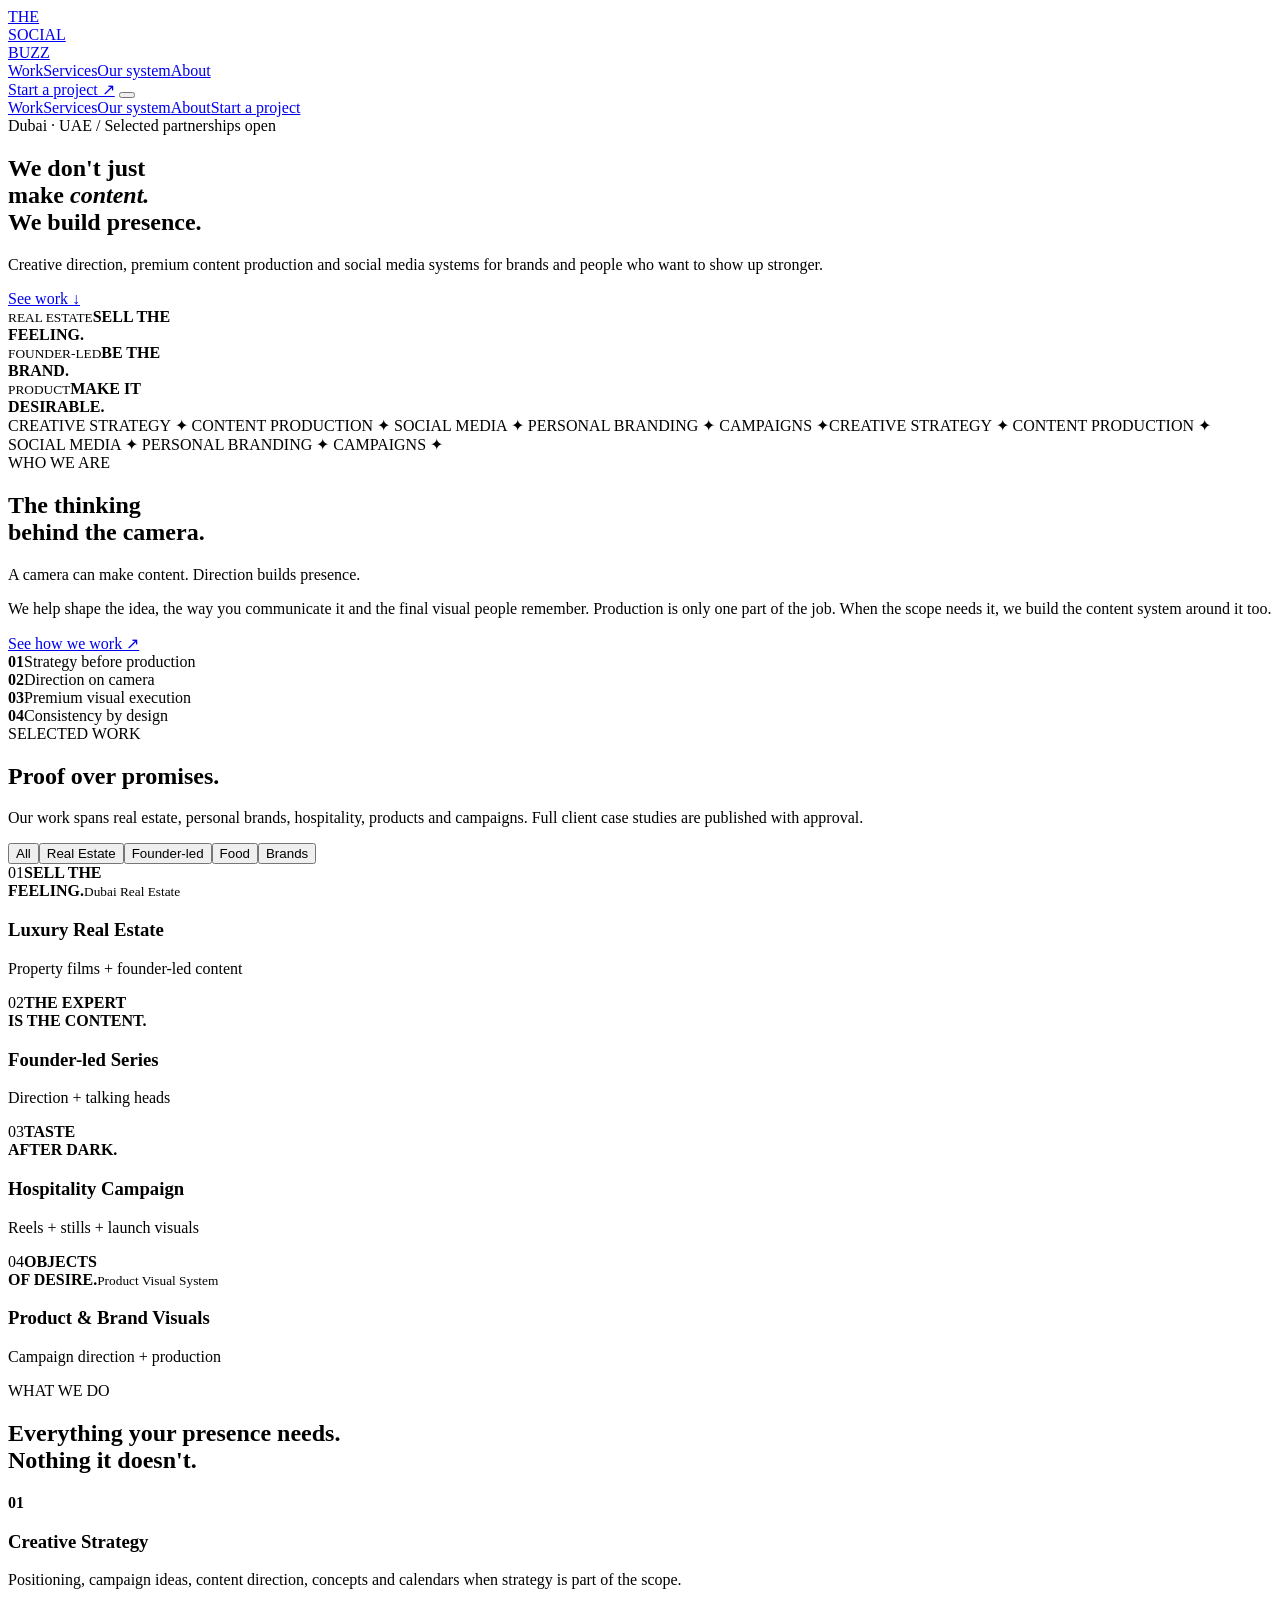
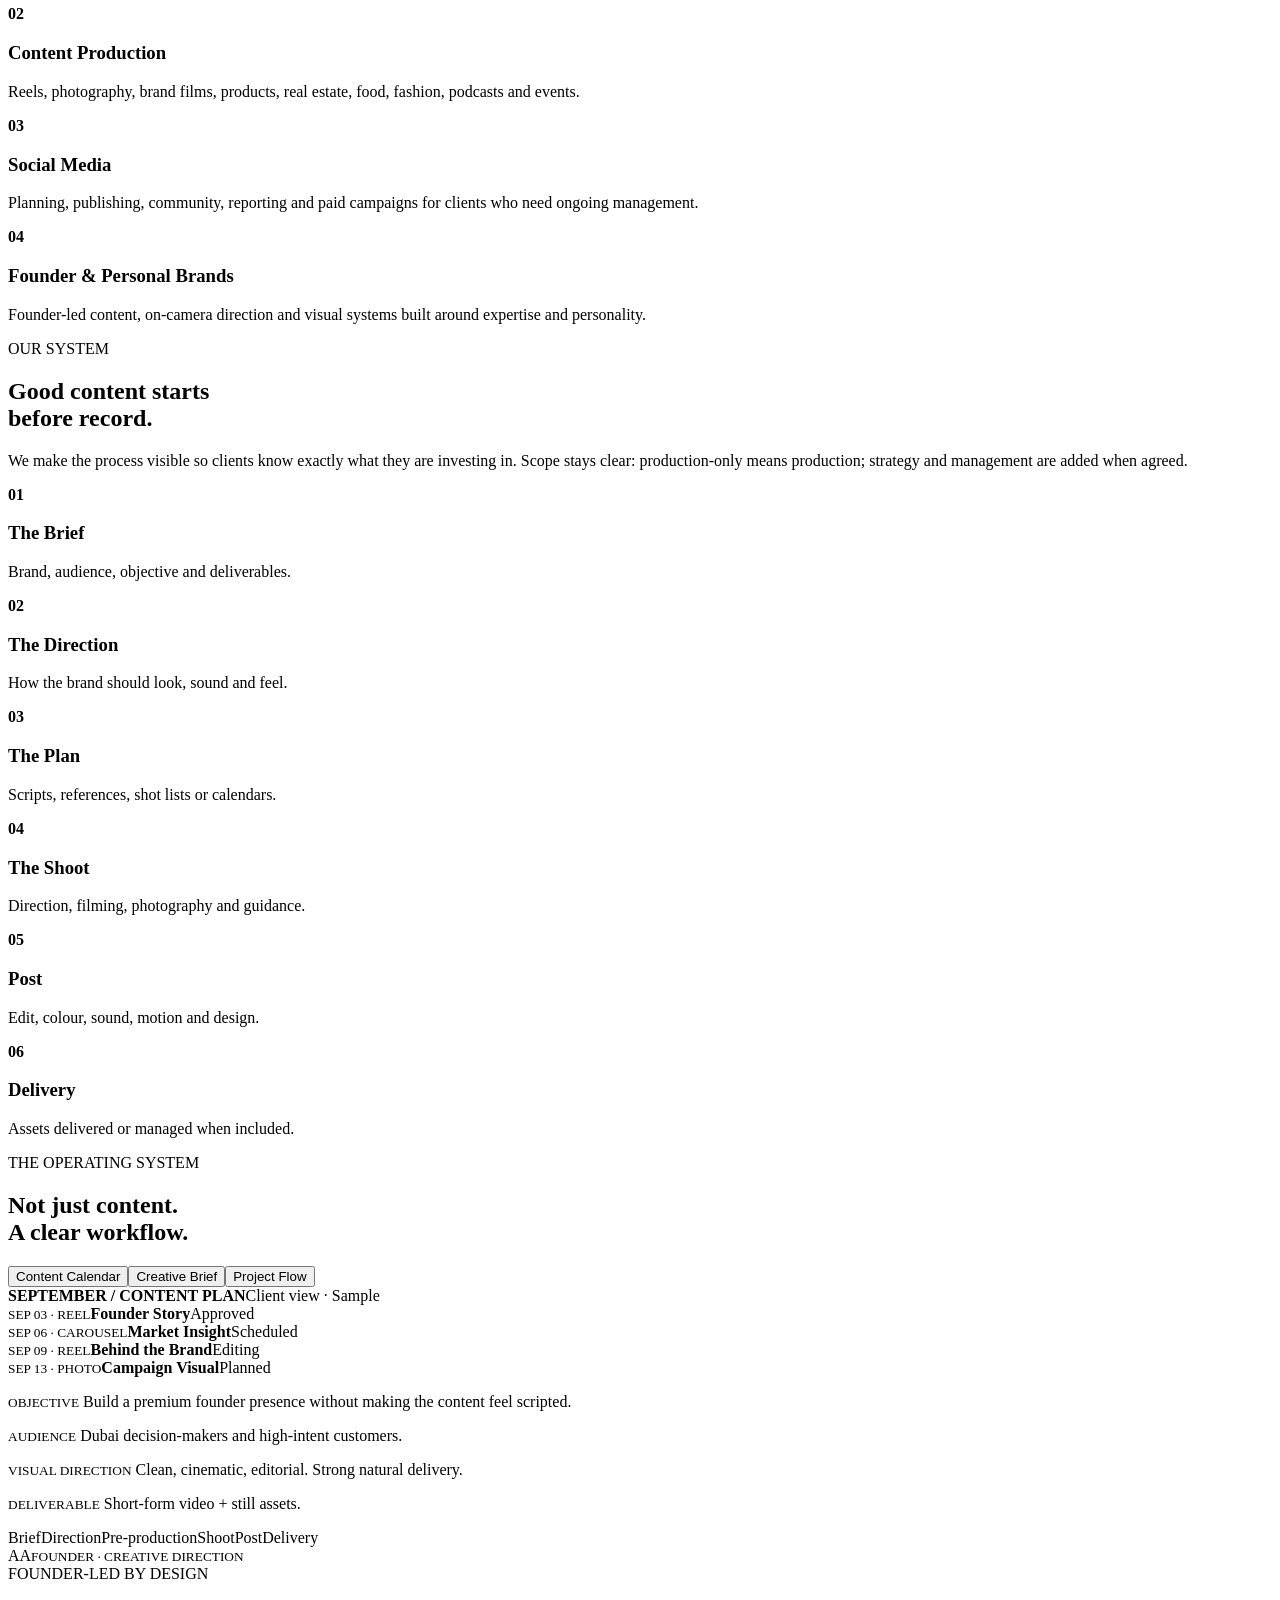
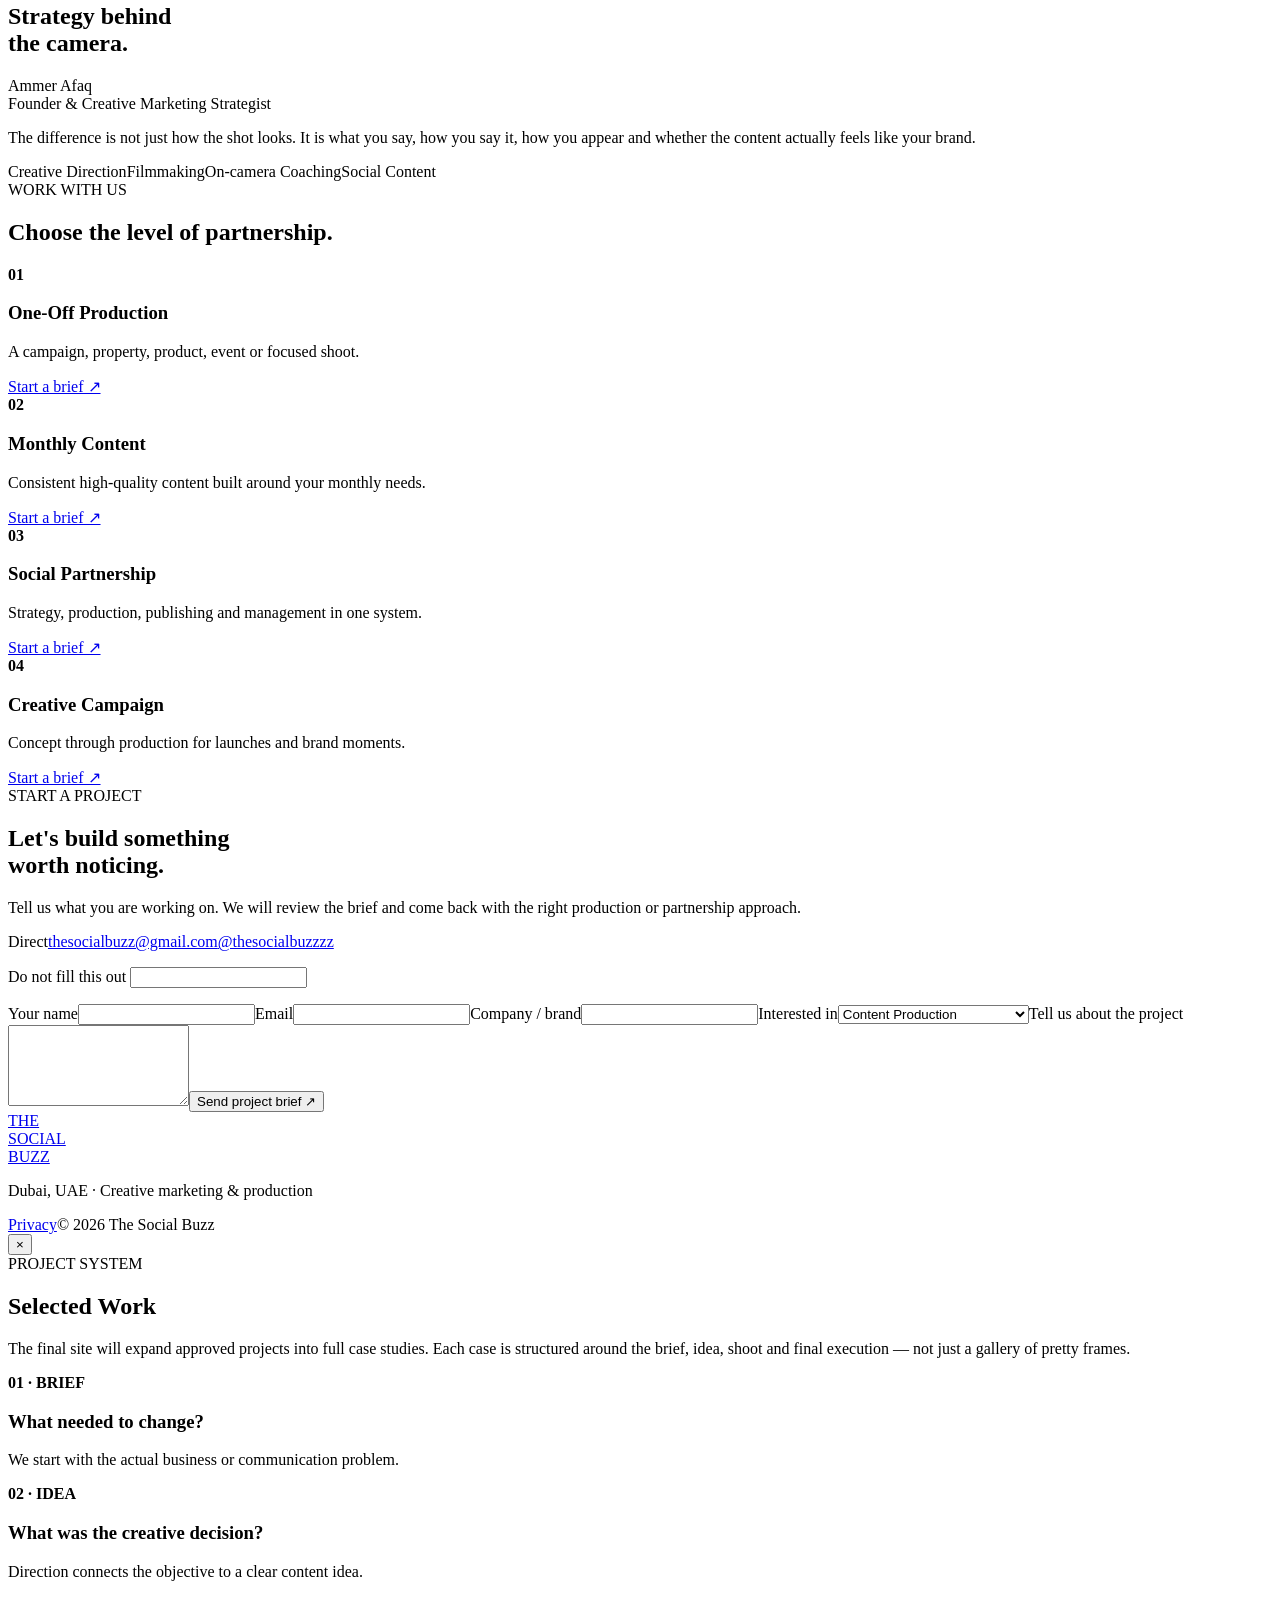
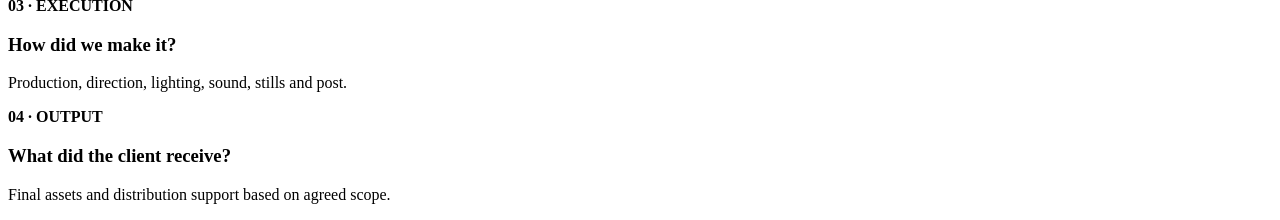
==== index.html @ 24b48dbc "Add production homepage" ====
<!doctype html>
<html lang="en">
<head>
<meta charset="utf-8">
<meta name="viewport" content="width=device-width,initial-scale=1">
<meta name="theme-color" content="#070707">
<meta name="description" content="The Social Buzz is a Dubai creative marketing agency for premium content production, creative direction, social media and founder-led brands.">
<link rel="canonical" href="https://the-social-buzz.netlify.app/">
<meta property="og:type" content="website">
<meta property="og:title" content="The Social Buzz — Creative Marketing Agency, Dubai">
<meta property="og:description" content="Creative direction, premium content production and social media systems for brands and people who want to build a stronger presence.">
<meta property="og:url" content="https://the-social-buzz.netlify.app/">
<meta name="twitter:card" content="summary">
<link rel="icon" href="/favicon.svg" type="image/svg+xml">
<link rel="manifest" href="/site.webmanifest">
<title>The Social Buzz — Creative Marketing Agency, Dubai</title>
<link rel="preconnect" href="https://fonts.googleapis.com">
<link rel="preconnect" href="https://fonts.gstatic.com" crossorigin>
<link href="https://fonts.googleapis.com/css2?family=Libre+Franklin:wght@400;500;600;700;800;900&family=Montserrat:wght@500;600;700;800&display=swap" rel="stylesheet">
<link rel="stylesheet" href="/styles.css">
<script type="application/ld+json">{"@context":"https://schema.org","@type":"ProfessionalService","name":"The Social Buzz","url":"https://the-social-buzz.netlify.app/","email":"mailto:thesocialbuzz@gmail.com","areaServed":"Dubai, United Arab Emirates","description":"Dubai creative marketing agency offering creative direction, content production, social media and founder-led content."}</script>
</head>
<body>
<header class="nav">
<a class="logo" href="#top"><span>THE<br>SOCIAL<br>BUZZ</span></a>
<nav><a href="#work">Work</a><a href="#services">Services</a><a href="#system">Our system</a><a href="#about">About</a></nav>
<a class="btn small" href="#contact">Start a project ↗</a>
<button class="menu-toggle" aria-label="Open menu" aria-expanded="false"><span></span><span></span></button>
</header>
<div class="mobile-menu" aria-hidden="true"><a href="#work">Work</a><a href="#services">Services</a><a href="#system">Our system</a><a href="#about">About</a><a href="#contact">Start a project</a></div>
<main id="top">
<section class="hero wrap">
<div class="kicker reveal"><i></i> Dubai · UAE / Selected partnerships open</div>
<h1 class="reveal">We don't just<br>make <em>content.</em><br><strong>We build presence.</strong></h1>
<div class="hero-foot reveal"><p>Creative direction, premium content production and social media systems for brands and people who want to show up stronger.</p><a href="#work" class="circle">See work ↓</a></div>
<div class="visual reveal"><article><small>REAL ESTATE</small><b>SELL THE<br>FEELING.</b></article><article><small>FOUNDER-LED</small><b>BE THE<br>BRAND.</b></article><article><small>PRODUCT</small><b>MAKE IT<br>DESIRABLE.</b></article></div>
</section>
<div class="ticker"><span>CREATIVE STRATEGY ✦ CONTENT PRODUCTION ✦ SOCIAL MEDIA ✦ PERSONAL BRANDING ✦ CAMPAIGNS ✦</span><span>CREATIVE STRATEGY ✦ CONTENT PRODUCTION ✦ SOCIAL MEDIA ✦ PERSONAL BRANDING ✦ CAMPAIGNS ✦</span></div>
<section class="intro wrap reveal" id="about"><div class="eyebrow">WHO WE ARE</div><div class="split"><h2>The thinking<br>behind the camera.</h2><div><p class="lead">A camera can make content. Direction builds presence.</p><p>We help shape the idea, the way you communicate it and the final visual people remember. Production is only one part of the job. When the scope needs it, we build the content system around it too.</p><a class="textlink" href="#system">See how we work ↗</a></div></div><div class="principles"><div><b>01</b><span>Strategy before production</span></div><div><b>02</b><span>Direction on camera</span></div><div><b>03</b><span>Premium visual execution</span></div><div><b>04</b><span>Consistency by design</span></div></div></section>
<section class="work wrap" id="work"><div class="section-head reveal"><div><div class="eyebrow">SELECTED WORK</div><h2>Proof over promises.</h2></div><p>Our work spans real estate, personal brands, hospitality, products and campaigns. Full client case studies are published with approval.</p></div><div class="filters reveal"><button class="filter active" data-filter="all">All</button><button class="filter" data-filter="realestate">Real Estate</button><button class="filter" data-filter="founder">Founder-led</button><button class="filter" data-filter="food">Food</button><button class="filter" data-filter="brand">Brands</button></div><div class="grid">
<article class="project tall reveal" data-category="realestate" data-project="Luxury Real Estate" tabindex="0"><div class="art one"><span>01</span><b>SELL THE<br>FEELING.</b><small>Dubai Real Estate</small></div><h3>Luxury Real Estate</h3><p>Property films + founder-led content</p></article>
<article class="project reveal" data-category="founder" data-project="Founder-led Series" tabindex="0"><div class="art two"><span>02</span><b>THE EXPERT<br>IS THE CONTENT.</b></div><h3>Founder-led Series</h3><p>Direction + talking heads</p></article>
<article class="project reveal" data-category="food" data-project="Hospitality Campaign" tabindex="0"><div class="art three"><span>03</span><b>TASTE<br>AFTER DARK.</b></div><h3>Hospitality Campaign</h3><p>Reels + stills + launch visuals</p></article>
<article class="project wide reveal" data-category="brand" data-project="Product & Brand Visuals" tabindex="0"><div class="art four"><span>04</span><b>OBJECTS<br>OF DESIRE.</b><small>Product Visual System</small></div><h3>Product & Brand Visuals</h3><p>Campaign direction + production</p></article>
</div></section>
<section class="services wrap" id="services"><div class="eyebrow reveal">WHAT WE DO</div><h2 class="reveal">Everything your presence needs.<br><span>Nothing it doesn't.</span></h2><div class="service-list reveal"><article><b>01</b><h3>Creative Strategy</h3><p>Positioning, campaign ideas, content direction, concepts and calendars when strategy is part of the scope.</p></article><article><b>02</b><h3>Content Production</h3><p>Reels, photography, brand films, products, real estate, food, fashion, podcasts and events.</p></article><article><b>03</b><h3>Social Media</h3><p>Planning, publishing, community, reporting and paid campaigns for clients who need ongoing management.</p></article><article><b>04</b><h3>Founder & Personal Brands</h3><p>Founder-led content, on-camera direction and visual systems built around expertise and personality.</p></article></div></section>
<section class="system" id="system"><div class="wrap"><div class="eyebrow reveal">OUR SYSTEM</div><div class="split reveal"><h2>Good content starts<br>before record.</h2><p>We make the process visible so clients know exactly what they are investing in. Scope stays clear: production-only means production; strategy and management are added when agreed.</p></div><div class="steps reveal"><article><b>01</b><h3>The Brief</h3><p>Brand, audience, objective and deliverables.</p></article><article><b>02</b><h3>The Direction</h3><p>How the brand should look, sound and feel.</p></article><article><b>03</b><h3>The Plan</h3><p>Scripts, references, shot lists or calendars.</p></article><article><b>04</b><h3>The Shoot</h3><p>Direction, filming, photography and guidance.</p></article><article><b>05</b><h3>Post</h3><p>Edit, colour, sound, motion and design.</p></article><article><b>06</b><h3>Delivery</h3><p>Assets delivered or managed when included.</p></article></div></div></section>
<section class="workspace wrap reveal"><div class="eyebrow">THE OPERATING SYSTEM</div><h2>Not just content.<br>A clear workflow.</h2><div class="workspace-tabs"><button class="workspace-tab active" data-panel="calendar">Content Calendar</button><button class="workspace-tab" data-panel="brief">Creative Brief</button><button class="workspace-tab" data-panel="flow">Project Flow</button></div><div class="workspace-panel active" id="calendar"><div class="calendar-head"><b>SEPTEMBER / CONTENT PLAN</b><span>Client view · Sample</span></div><div class="calendar"><div><small>SEP 03 · REEL</small><b>Founder Story</b><span>Approved</span></div><div><small>SEP 06 · CAROUSEL</small><b>Market Insight</b><span>Scheduled</span></div><div><small>SEP 09 · REEL</small><b>Behind the Brand</b><span>Editing</span></div><div><small>SEP 13 · PHOTO</small><b>Campaign Visual</b><span>Planned</span></div></div></div><div class="workspace-panel" id="brief"><div class="brief"><p><small>OBJECTIVE</small> Build a premium founder presence without making the content feel scripted.</p><p><small>AUDIENCE</small> Dubai decision-makers and high-intent customers.</p><p><small>VISUAL DIRECTION</small> Clean, cinematic, editorial. Strong natural delivery.</p><p><small>DELIVERABLE</small> Short-form video + still assets.</p></div></div><div class="workspace-panel" id="flow"><div class="flow"><span>Brief</span><i></i><span>Direction</span><i></i><span>Pre-production</span><i></i><span>Shoot</span><i></i><span>Post</span><i></i><span>Delivery</span></div></div></section>
<section class="founder" id="founder"><div class="founder-art"><span>AA</span><small>FOUNDER · CREATIVE DIRECTION</small></div><div class="founder-copy"><div class="eyebrow">FOUNDER-LED BY DESIGN</div><h2>Strategy behind<br>the camera.</h2><p class="lead">Ammer Afaq<br><span>Founder & Creative Marketing Strategist</span></p><p>The difference is not just how the shot looks. It is what you say, how you say it, how you appear and whether the content actually feels like your brand.</p><div><span>Creative Direction</span><span>Filmmaking</span><span>On-camera Coaching</span><span>Social Content</span></div></div></section>
<section class="ways wrap reveal"><div class="eyebrow">WORK WITH US</div><h2>Choose the level of partnership.</h2><div class="ways-grid"><article><b>01</b><h3>One-Off Production</h3><p>A campaign, property, product, event or focused shoot.</p><a href="#contact">Start a brief ↗</a></article><article><b>02</b><h3>Monthly Content</h3><p>Consistent high-quality content built around your monthly needs.</p><a href="#contact">Start a brief ↗</a></article><article><b>03</b><h3>Social Partnership</h3><p>Strategy, production, publishing and management in one system.</p><a href="#contact">Start a brief ↗</a></article><article><b>04</b><h3>Creative Campaign</h3><p>Concept through production for launches and brand moments.</p><a href="#contact">Start a brief ↗</a></article></div></section>
<section class="contact" id="contact"><div class="wrap contact-grid"><div><div class="eyebrow">START A PROJECT</div><h2>Let's build something<br><span>worth noticing.</span></h2><p>Tell us what you are working on. We will review the brief and come back with the right production or partnership approach.</p><div class="direct"><span>Direct</span><a href="mailto:thesocialbuzz@gmail.com">thesocialbuzz@gmail.com</a><a href="https://instagram.com/thesocialbuzzzz">@thesocialbuzzzz</a></div></div><form class="project-form" name="project-enquiry" method="POST" data-netlify="true" netlify-honeypot="bot-field" action="/success.html"><input type="hidden" name="form-name" value="project-enquiry"><p class="honeypot"><label>Do not fill this out <input name="bot-field"></label></p><label><span>Your name</span><input name="name" required></label><label><span>Email</span><input type="email" name="email" required></label><label><span>Company / brand</span><input name="brand"></label><label><span>Interested in</span><select name="service"><option>Content Production</option><option>Monthly Content</option><option>Social Media Partnership</option><option>Creative Campaign</option><option>Photography / Brand Visuals</option><option>Not sure yet</option></select></label><label class="full"><span>Tell us about the project</span><textarea name="message" rows="5" required></textarea></label><button class="btn submit" type="submit">Send project brief ↗</button></form></div></section>
</main>
<footer class="footer wrap"><a class="logo" href="#top"><span>THE<br>SOCIAL<br>BUZZ</span></a><p>Dubai, UAE · Creative marketing & production</p><div><a href="/privacy.html">Privacy</a><span>© 2026 The Social Buzz</span></div></footer>
<div class="case-modal" aria-hidden="true"><button class="modal-close" aria-label="Close">×</button><div class="modal-inner"><div class="eyebrow">PROJECT SYSTEM</div><h2 class="modal-title">Selected Work</h2><p class="lead">The final site will expand approved projects into full case studies. Each case is structured around the brief, idea, shoot and final execution — not just a gallery of pretty frames.</p><div class="modal-steps"><article><b>01 · BRIEF</b><h3>What needed to change?</h3><p>We start with the actual business or communication problem.</p></article><article><b>02 · IDEA</b><h3>What was the creative decision?</h3><p>Direction connects the objective to a clear content idea.</p></article><article><b>03 · EXECUTION</b><h3>How did we make it?</h3><p>Production, direction, lighting, sound, stills and post.</p></article><article><b>04 · OUTPUT</b><h3>What did the client receive?</h3><p>Final assets and distribution support based on agreed scope.</p></article></div></div></div>
<script src="/script.js" defer></script>
</body></html>
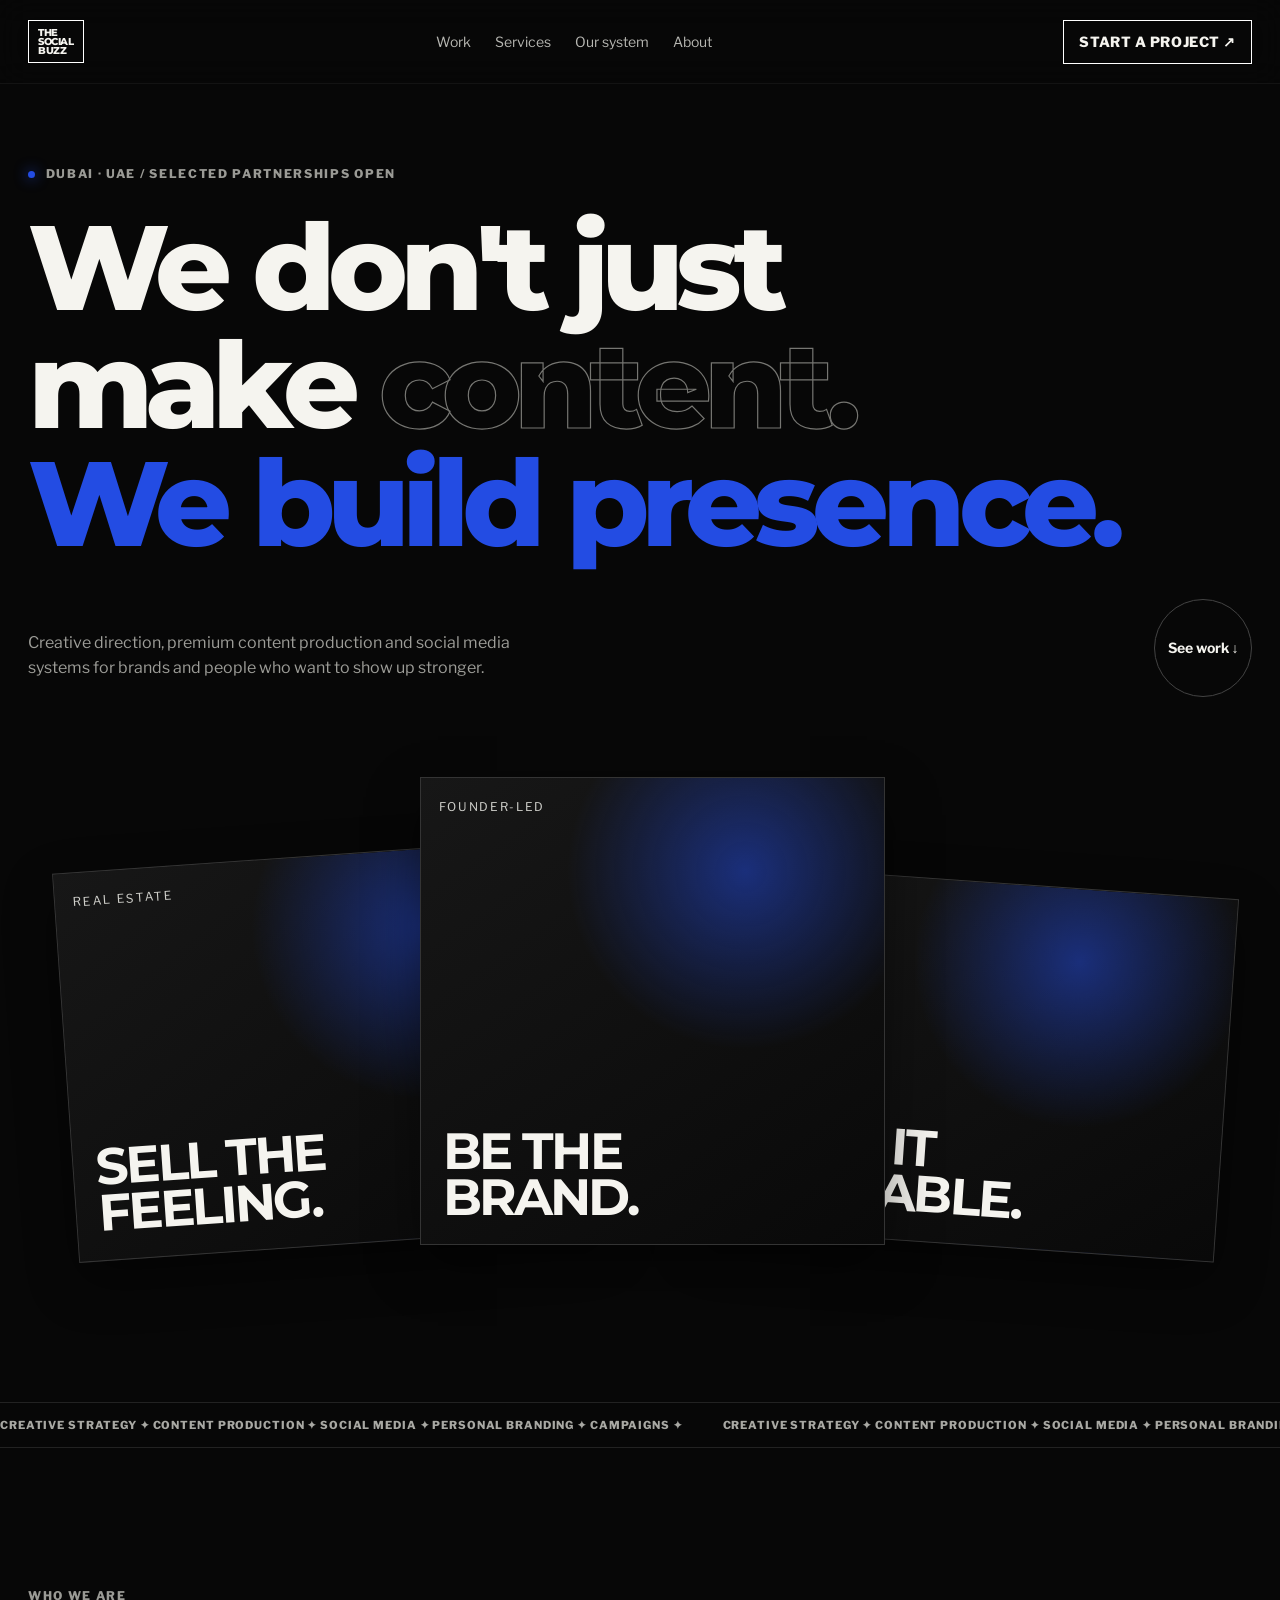
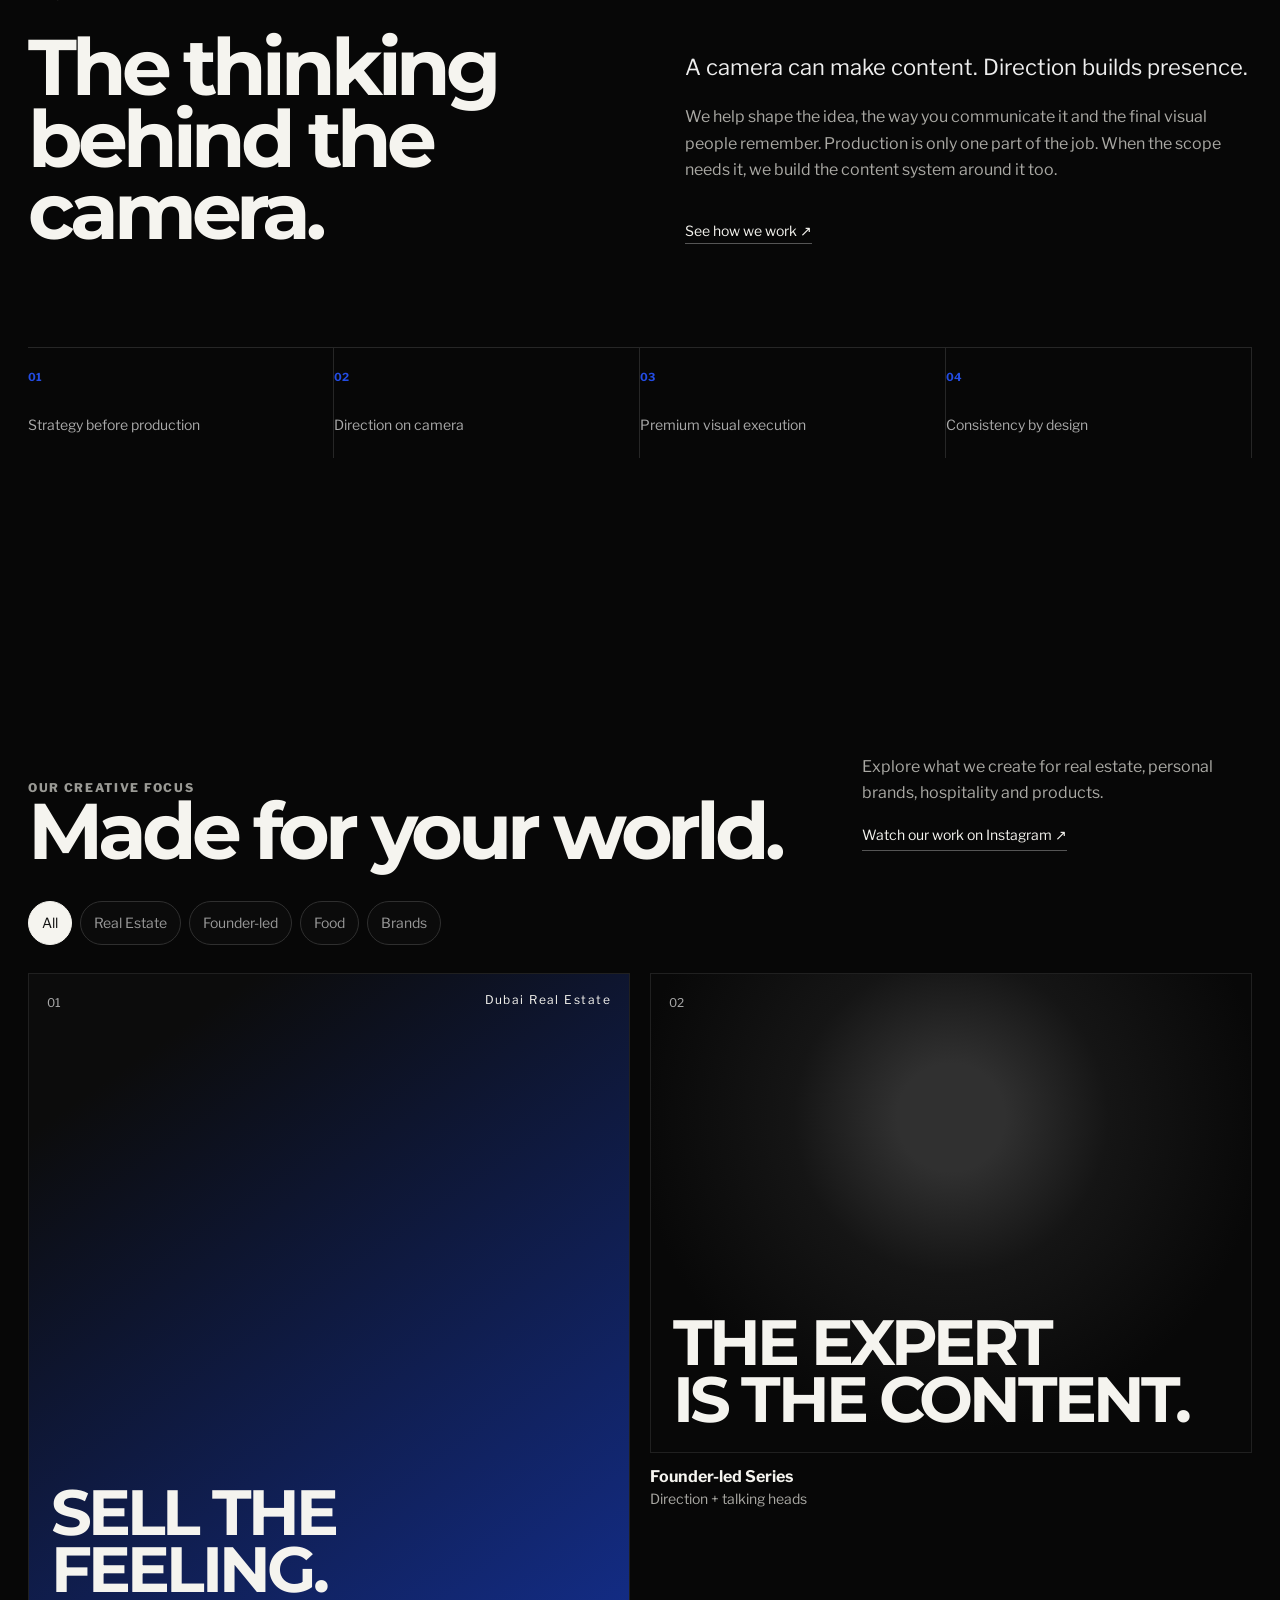
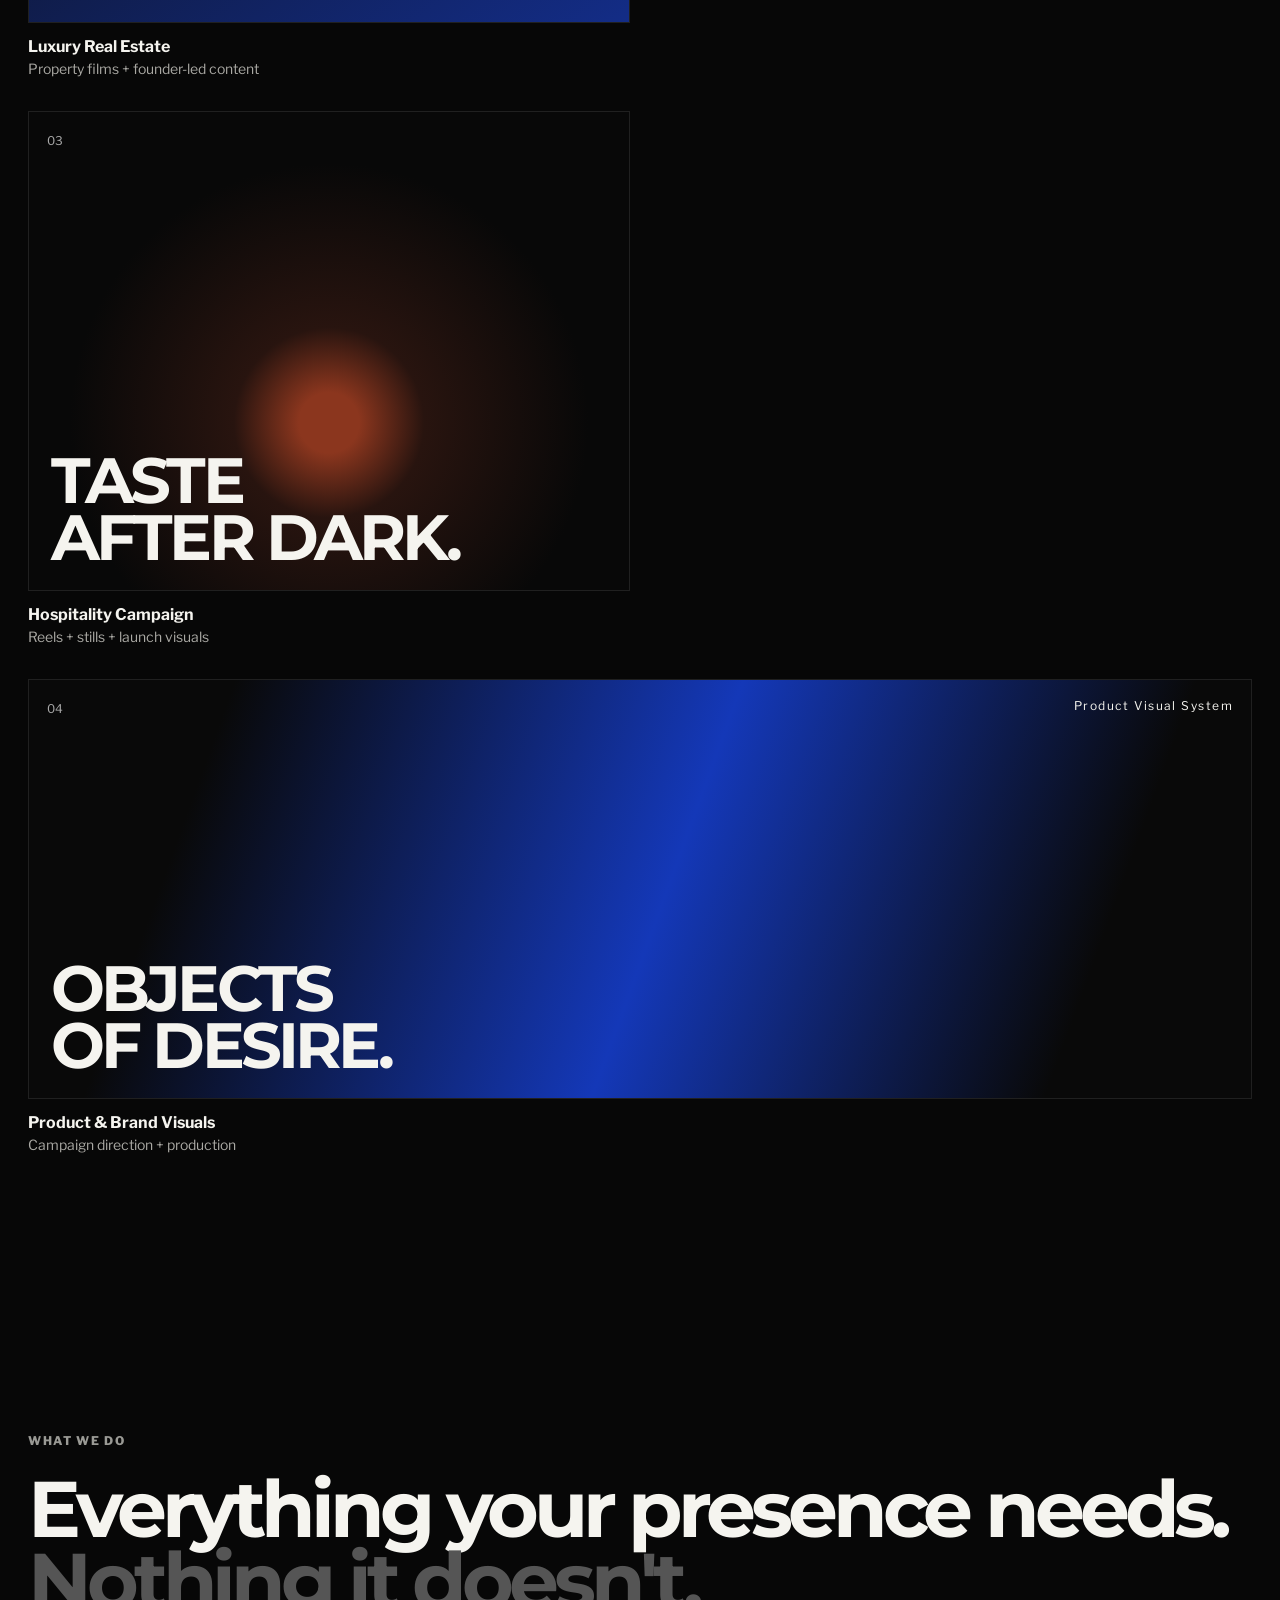
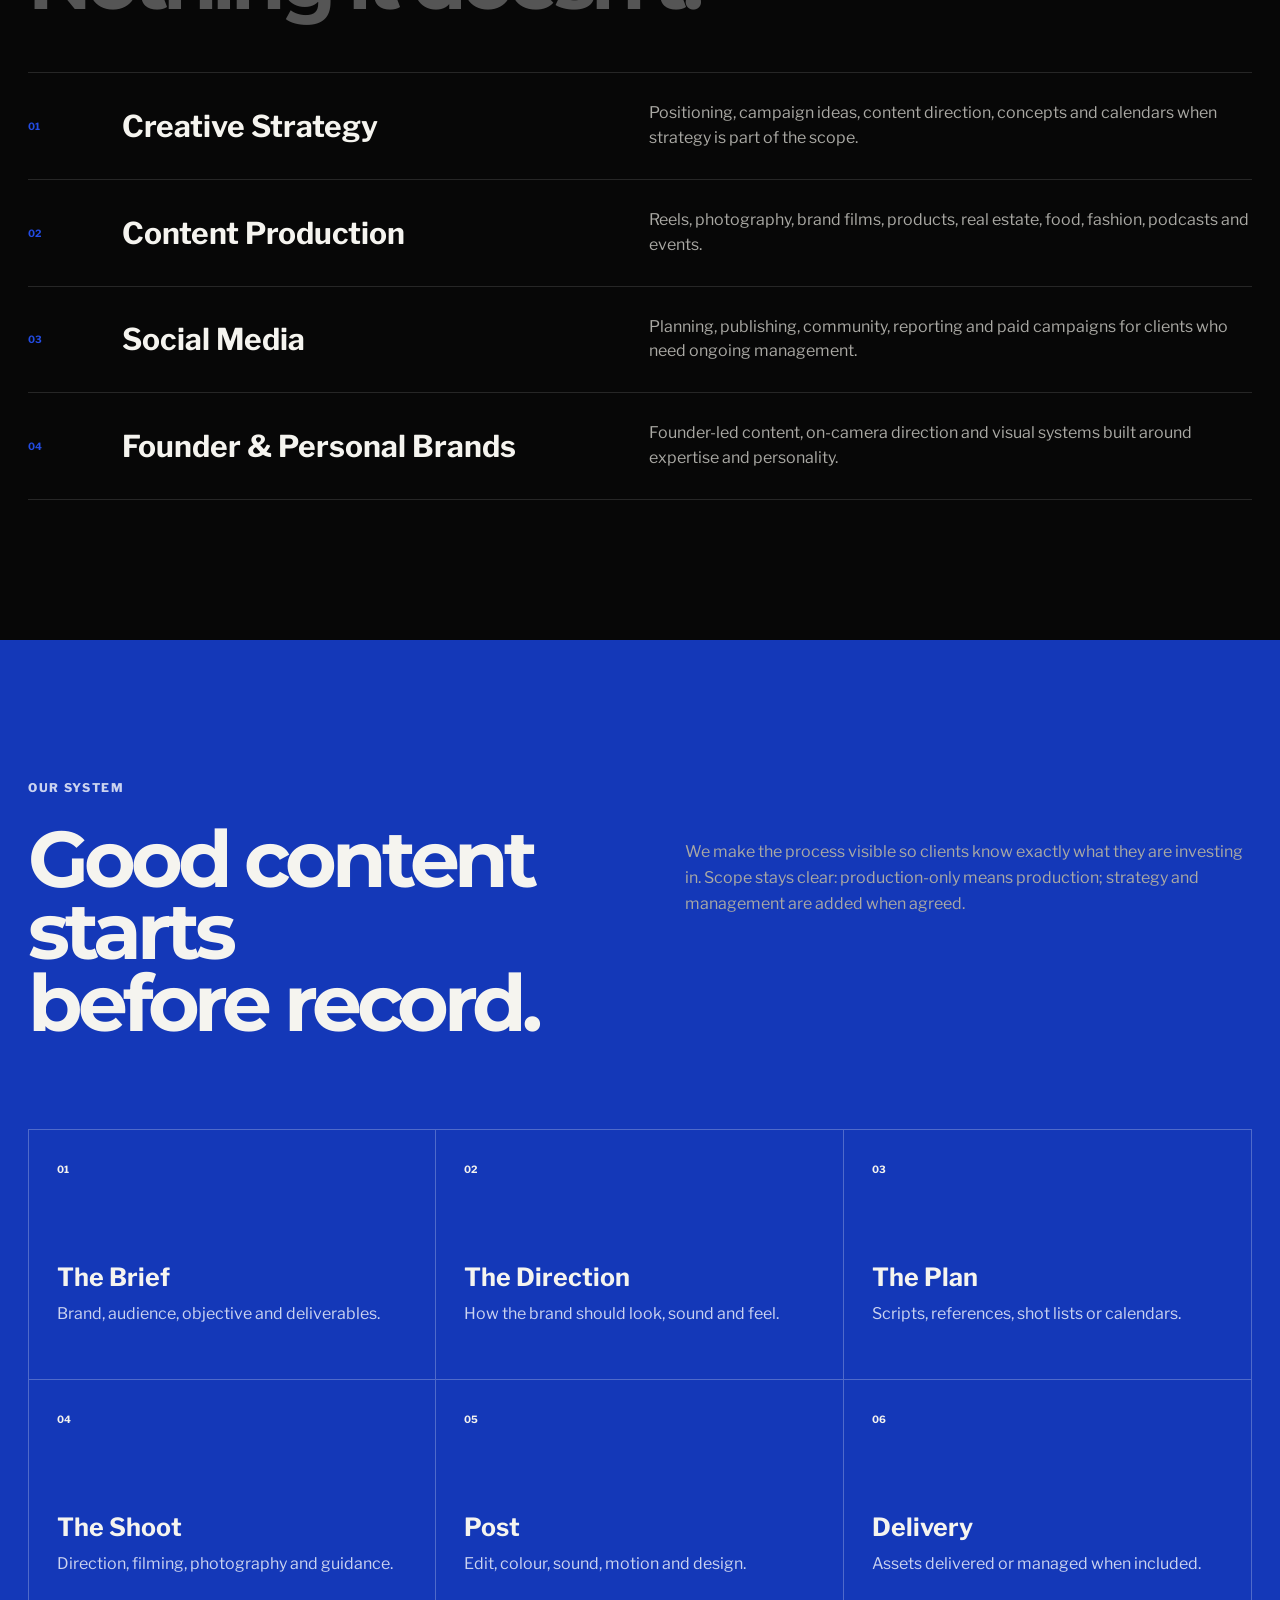
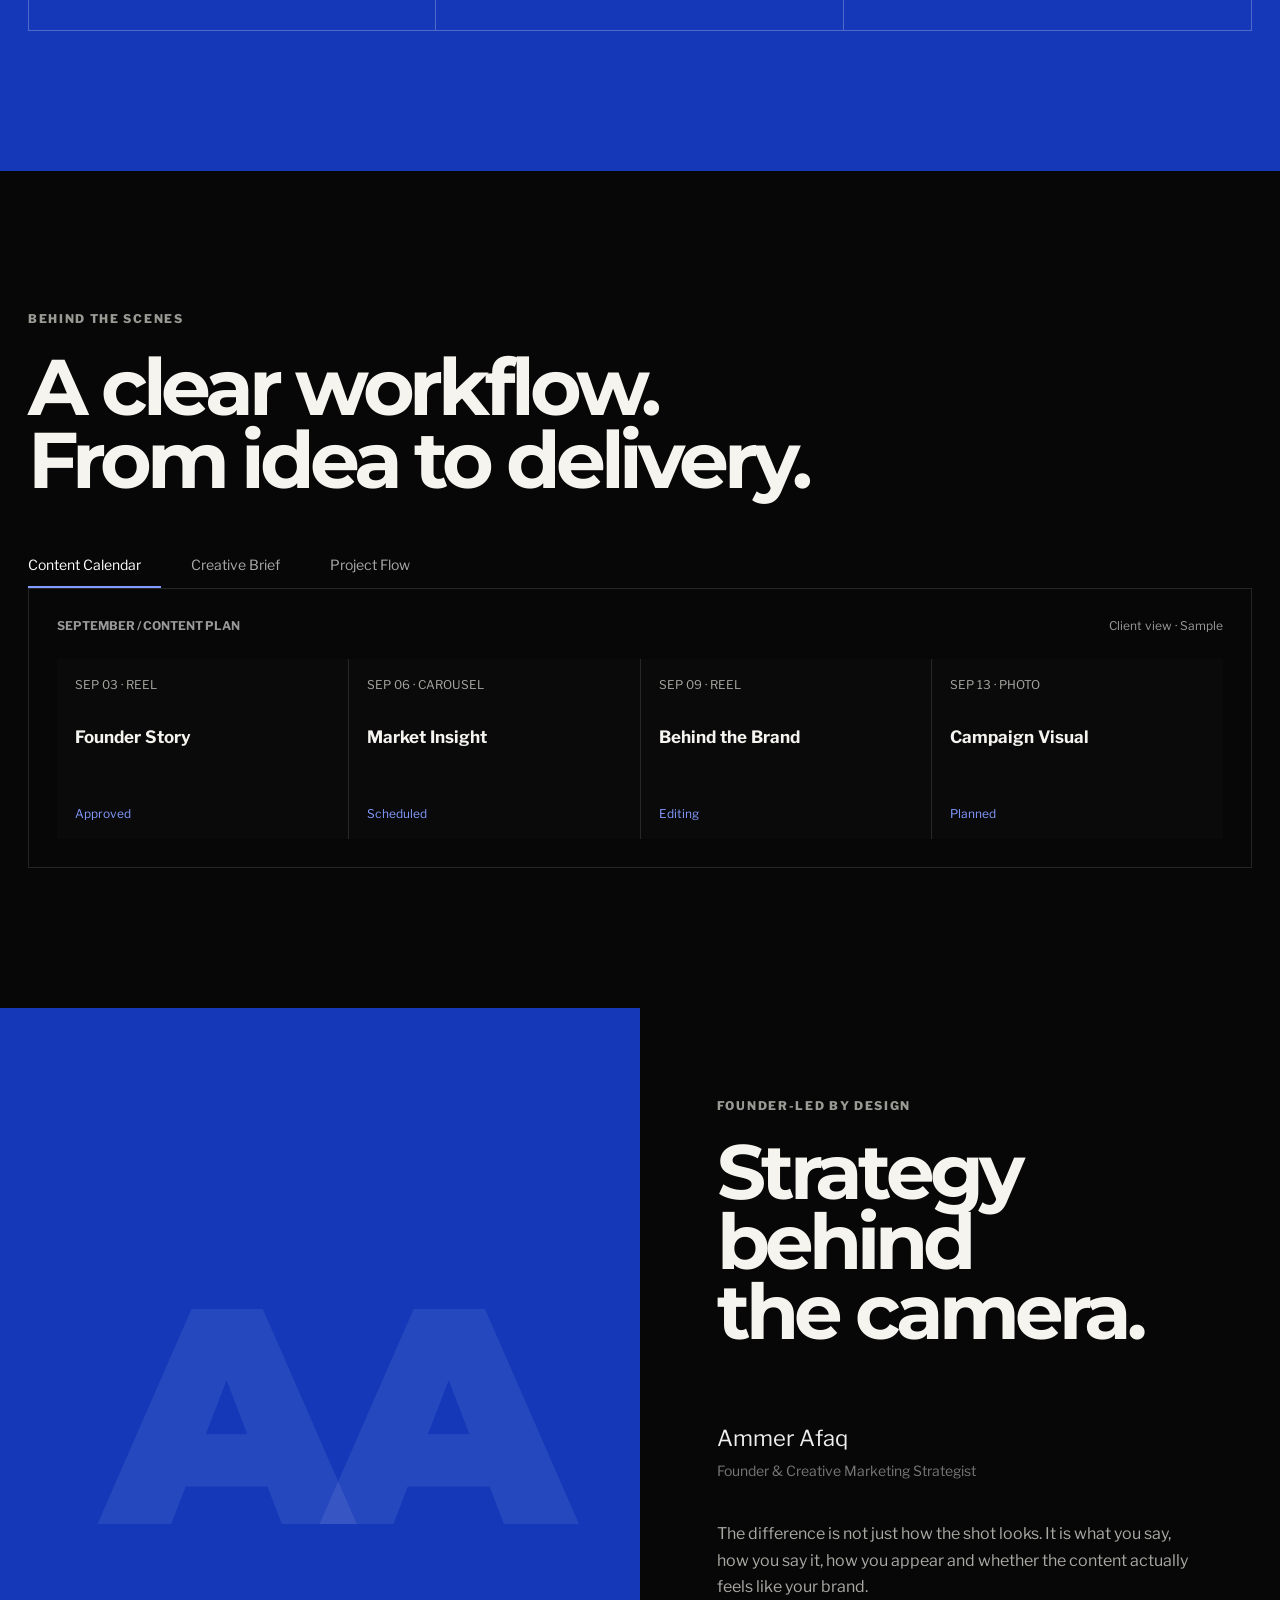
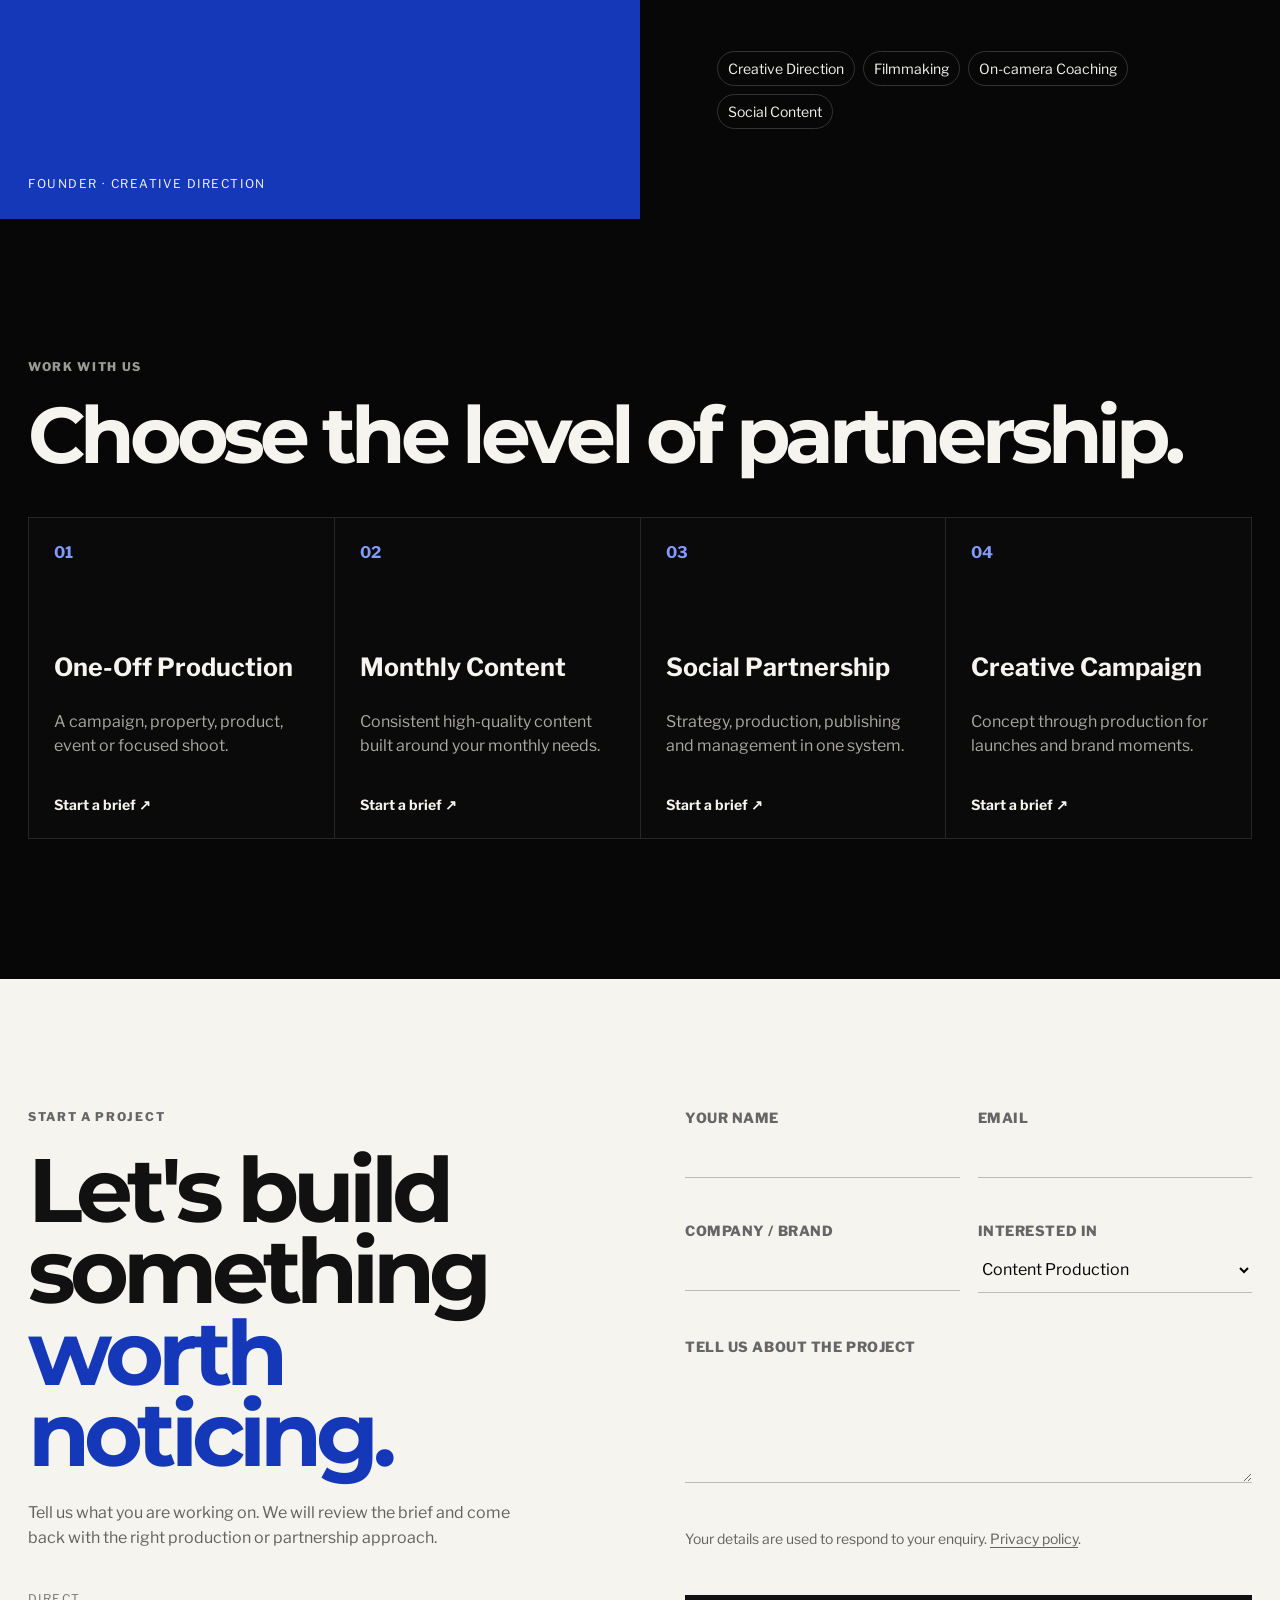
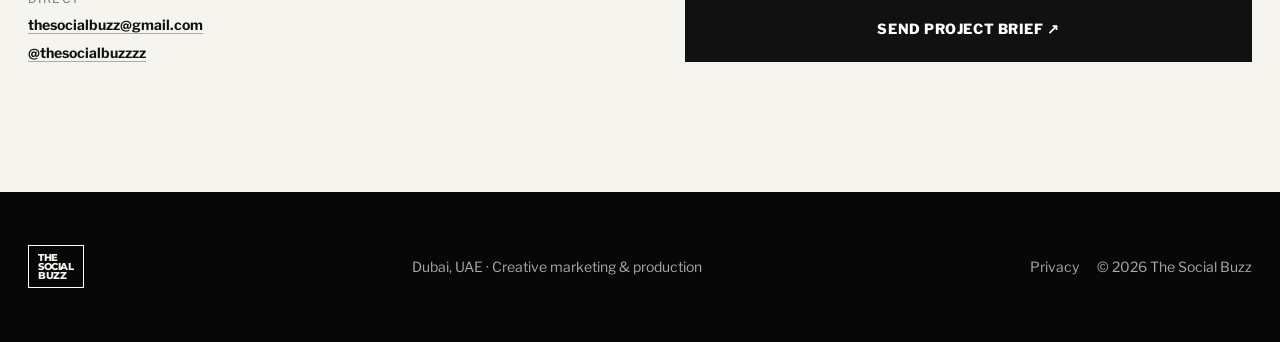
==== commit 6e4eb467: "Prepare Social Buzz launch with accessible interactions and enquiry handling" ====
--- a/index.html
+++ b/index.html
@@ -21,36 +21,40 @@
 <script type="application/ld+json">{"@context":"https://schema.org","@type":"ProfessionalService","name":"The Social Buzz","url":"https://the-social-buzz.netlify.app/","email":"mailto:thesocialbuzz@gmail.com","areaServed":"Dubai, United Arab Emirates","description":"Dubai creative marketing agency offering creative direction, content production, social media and founder-led content."}</script>
 </head>
 <body>
+<a class="skip-link" href="#top">Skip to content</a>
 <header class="nav">
 <a class="logo" href="#top"><span>THE<br>SOCIAL<br>BUZZ</span></a>
-<nav><a href="#work">Work</a><a href="#services">Services</a><a href="#system">Our system</a><a href="#about">About</a></nav>
+<nav aria-label="Main navigation"><a href="#work">Work</a><a href="#services">Services</a><a href="#system">Our system</a><a href="#about">About</a></nav>
 <a class="btn small" href="#contact">Start a project ↗</a>
-<button class="menu-toggle" aria-label="Open menu" aria-expanded="false"><span></span><span></span></button>
+<button class="menu-toggle" aria-label="Open menu" aria-expanded="false" aria-controls="mobile-menu"><span></span><span></span></button>
 </header>
-<div class="mobile-menu" aria-hidden="true"><a href="#work">Work</a><a href="#services">Services</a><a href="#system">Our system</a><a href="#about">About</a><a href="#contact">Start a project</a></div>
-<main id="top">
+<nav class="mobile-menu" id="mobile-menu" aria-label="Mobile navigation" aria-hidden="true" inert><a href="#work">Work</a><a href="#services">Services</a><a href="#system">Our system</a><a href="#about">About</a><a href="#contact">Start a project</a></nav>
+<main id="top" tabindex="-1">
 <section class="hero wrap">
 <div class="kicker reveal"><i></i> Dubai · UAE / Selected partnerships open</div>
 <h1 class="reveal">We don't just<br>make <em>content.</em><br><strong>We build presence.</strong></h1>
 <div class="hero-foot reveal"><p>Creative direction, premium content production and social media systems for brands and people who want to show up stronger.</p><a href="#work" class="circle">See work ↓</a></div>
 <div class="visual reveal"><article><small>REAL ESTATE</small><b>SELL THE<br>FEELING.</b></article><article><small>FOUNDER-LED</small><b>BE THE<br>BRAND.</b></article><article><small>PRODUCT</small><b>MAKE IT<br>DESIRABLE.</b></article></div>
 </section>
-<div class="ticker"><span>CREATIVE STRATEGY ✦ CONTENT PRODUCTION ✦ SOCIAL MEDIA ✦ PERSONAL BRANDING ✦ CAMPAIGNS ✦</span><span>CREATIVE STRATEGY ✦ CONTENT PRODUCTION ✦ SOCIAL MEDIA ✦ PERSONAL BRANDING ✦ CAMPAIGNS ✦</span></div>
+<div class="ticker" aria-hidden="true"><span>CREATIVE STRATEGY ✦ CONTENT PRODUCTION ✦ SOCIAL MEDIA ✦ PERSONAL BRANDING ✦ CAMPAIGNS ✦</span><span>CREATIVE STRATEGY ✦ CONTENT PRODUCTION ✦ SOCIAL MEDIA ✦ PERSONAL BRANDING ✦ CAMPAIGNS ✦</span></div>
 <section class="intro wrap reveal" id="about"><div class="eyebrow">WHO WE ARE</div><div class="split"><h2>The thinking<br>behind the camera.</h2><div><p class="lead">A camera can make content. Direction builds presence.</p><p>We help shape the idea, the way you communicate it and the final visual people remember. Production is only one part of the job. When the scope needs it, we build the content system around it too.</p><a class="textlink" href="#system">See how we work ↗</a></div></div><div class="principles"><div><b>01</b><span>Strategy before production</span></div><div><b>02</b><span>Direction on camera</span></div><div><b>03</b><span>Premium visual execution</span></div><div><b>04</b><span>Consistency by design</span></div></div></section>
-<section class="work wrap" id="work"><div class="section-head reveal"><div><div class="eyebrow">SELECTED WORK</div><h2>Proof over promises.</h2></div><p>Our work spans real estate, personal brands, hospitality, products and campaigns. Full client case studies are published with approval.</p></div><div class="filters reveal"><button class="filter active" data-filter="all">All</button><button class="filter" data-filter="realestate">Real Estate</button><button class="filter" data-filter="founder">Founder-led</button><button class="filter" data-filter="food">Food</button><button class="filter" data-filter="brand">Brands</button></div><div class="grid">
-<article class="project tall reveal" data-category="realestate" data-project="Luxury Real Estate" tabindex="0"><div class="art one"><span>01</span><b>SELL THE<br>FEELING.</b><small>Dubai Real Estate</small></div><h3>Luxury Real Estate</h3><p>Property films + founder-led content</p></article>
-<article class="project reveal" data-category="founder" data-project="Founder-led Series" tabindex="0"><div class="art two"><span>02</span><b>THE EXPERT<br>IS THE CONTENT.</b></div><h3>Founder-led Series</h3><p>Direction + talking heads</p></article>
-<article class="project reveal" data-category="food" data-project="Hospitality Campaign" tabindex="0"><div class="art three"><span>03</span><b>TASTE<br>AFTER DARK.</b></div><h3>Hospitality Campaign</h3><p>Reels + stills + launch visuals</p></article>
-<article class="project wide reveal" data-category="brand" data-project="Product & Brand Visuals" tabindex="0"><div class="art four"><span>04</span><b>OBJECTS<br>OF DESIRE.</b><small>Product Visual System</small></div><h3>Product & Brand Visuals</h3><p>Campaign direction + production</p></article>
+<section class="work wrap" id="work"><div class="section-head reveal"><div><div class="eyebrow">OUR CREATIVE FOCUS</div><h2>Made for your world.</h2></div><p>Explore what we create for real estate, personal brands, hospitality and products. <a class="textlink" href="https://www.instagram.com/filmsbyafaq/" target="_blank" rel="noopener noreferrer">Watch our work on Instagram ↗</a></p></div><div class="filters reveal" role="group" aria-label="Filter content by industry"><button class="filter active" aria-pressed="true" data-filter="all">All</button><button class="filter" aria-pressed="false" data-filter="realestate">Real Estate</button><button class="filter" aria-pressed="false" data-filter="founder">Founder-led</button><button class="filter" aria-pressed="false" data-filter="food">Food</button><button class="filter" aria-pressed="false" data-filter="brand">Brands</button></div><div class="grid">
+<article class="project tall reveal" data-category="realestate" data-project="Luxury Real Estate" role="button" aria-haspopup="dialog" aria-label="Explore Luxury Real Estate" tabindex="0"><div class="art one"><span>01</span><b>SELL THE<br>FEELING.</b><small>Dubai Real Estate</small></div><h3>Luxury Real Estate</h3><p>Property films + founder-led content</p></article>
+<article class="project reveal" data-category="founder" data-project="Founder-led Series" role="button" aria-haspopup="dialog" aria-label="Explore Founder-led Series" tabindex="0"><div class="art two"><span>02</span><b>THE EXPERT<br>IS THE CONTENT.</b></div><h3>Founder-led Series</h3><p>Direction + talking heads</p></article>
+<article class="project reveal" data-category="food" data-project="Hospitality Campaign" role="button" aria-haspopup="dialog" aria-label="Explore Hospitality Campaign" tabindex="0"><div class="art three"><span>03</span><b>TASTE<br>AFTER DARK.</b></div><h3>Hospitality Campaign</h3><p>Reels + stills + launch visuals</p></article>
+<article class="project wide reveal" data-category="brand" data-project="Product & Brand Visuals" role="button" aria-haspopup="dialog" aria-label="Explore Product & Brand Visuals" tabindex="0"><div class="art four"><span>04</span><b>OBJECTS<br>OF DESIRE.</b><small>Product Visual System</small></div><h3>Product & Brand Visuals</h3><p>Campaign direction + production</p></article>
 </div></section>
 <section class="services wrap" id="services"><div class="eyebrow reveal">WHAT WE DO</div><h2 class="reveal">Everything your presence needs.<br><span>Nothing it doesn't.</span></h2><div class="service-list reveal"><article><b>01</b><h3>Creative Strategy</h3><p>Positioning, campaign ideas, content direction, concepts and calendars when strategy is part of the scope.</p></article><article><b>02</b><h3>Content Production</h3><p>Reels, photography, brand films, products, real estate, food, fashion, podcasts and events.</p></article><article><b>03</b><h3>Social Media</h3><p>Planning, publishing, community, reporting and paid campaigns for clients who need ongoing management.</p></article><article><b>04</b><h3>Founder & Personal Brands</h3><p>Founder-led content, on-camera direction and visual systems built around expertise and personality.</p></article></div></section>
 <section class="system" id="system"><div class="wrap"><div class="eyebrow reveal">OUR SYSTEM</div><div class="split reveal"><h2>Good content starts<br>before record.</h2><p>We make the process visible so clients know exactly what they are investing in. Scope stays clear: production-only means production; strategy and management are added when agreed.</p></div><div class="steps reveal"><article><b>01</b><h3>The Brief</h3><p>Brand, audience, objective and deliverables.</p></article><article><b>02</b><h3>The Direction</h3><p>How the brand should look, sound and feel.</p></article><article><b>03</b><h3>The Plan</h3><p>Scripts, references, shot lists or calendars.</p></article><article><b>04</b><h3>The Shoot</h3><p>Direction, filming, photography and guidance.</p></article><article><b>05</b><h3>Post</h3><p>Edit, colour, sound, motion and design.</p></article><article><b>06</b><h3>Delivery</h3><p>Assets delivered or managed when included.</p></article></div></div></section>
-<section class="workspace wrap reveal"><div class="eyebrow">THE OPERATING SYSTEM</div><h2>Not just content.<br>A clear workflow.</h2><div class="workspace-tabs"><button class="workspace-tab active" data-panel="calendar">Content Calendar</button><button class="workspace-tab" data-panel="brief">Creative Brief</button><button class="workspace-tab" data-panel="flow">Project Flow</button></div><div class="workspace-panel active" id="calendar"><div class="calendar-head"><b>SEPTEMBER / CONTENT PLAN</b><span>Client view · Sample</span></div><div class="calendar"><div><small>SEP 03 · REEL</small><b>Founder Story</b><span>Approved</span></div><div><small>SEP 06 · CAROUSEL</small><b>Market Insight</b><span>Scheduled</span></div><div><small>SEP 09 · REEL</small><b>Behind the Brand</b><span>Editing</span></div><div><small>SEP 13 · PHOTO</small><b>Campaign Visual</b><span>Planned</span></div></div></div><div class="workspace-panel" id="brief"><div class="brief"><p><small>OBJECTIVE</small> Build a premium founder presence without making the content feel scripted.</p><p><small>AUDIENCE</small> Dubai decision-makers and high-intent customers.</p><p><small>VISUAL DIRECTION</small> Clean, cinematic, editorial. Strong natural delivery.</p><p><small>DELIVERABLE</small> Short-form video + still assets.</p></div></div><div class="workspace-panel" id="flow"><div class="flow"><span>Brief</span><i></i><span>Direction</span><i></i><span>Pre-production</span><i></i><span>Shoot</span><i></i><span>Post</span><i></i><span>Delivery</span></div></div></section>
+<section class="workspace wrap reveal"><div class="eyebrow">BEHIND THE SCENES</div><h2>A clear workflow.<br>From idea to delivery.</h2><div class="workspace-tabs" role="tablist" aria-label="Workflow examples"><button class="workspace-tab active" data-panel="calendar" id="tab-calendar" role="tab" aria-controls="calendar" aria-selected="true" tabindex="0">Content Calendar</button><button class="workspace-tab" data-panel="brief" id="tab-brief" role="tab" aria-controls="brief" aria-selected="false" tabindex="-1">Creative Brief</button><button class="workspace-tab" data-panel="flow" id="tab-flow" role="tab" aria-controls="flow" aria-selected="false" tabindex="-1">Project Flow</button></div><div class="workspace-panel active" id="calendar" role="tabpanel" aria-labelledby="tab-calendar" tabindex="0"><div class="calendar-head"><b>SEPTEMBER / CONTENT PLAN</b><span>Client view · Sample</span></div><div class="calendar"><div><small>SEP 03 · REEL</small><b>Founder Story</b><span>Approved</span></div><div><small>SEP 06 · CAROUSEL</small><b>Market Insight</b><span>Scheduled</span></div><div><small>SEP 09 · REEL</small><b>Behind the Brand</b><span>Editing</span></div><div><small>SEP 13 · PHOTO</small><b>Campaign Visual</b><span>Planned</span></div></div></div><div class="workspace-panel" id="brief" role="tabpanel" aria-labelledby="tab-brief" tabindex="0"><div class="brief"><p><small>OBJECTIVE</small> Build a premium founder presence without making the content feel scripted.</p><p><small>AUDIENCE</small> Dubai decision-makers and high-intent customers.</p><p><small>VISUAL DIRECTION</small> Clean, cinematic, editorial. Strong natural delivery.</p><p><small>DELIVERABLE</small> Short-form video + still assets.</p></div></div><div class="workspace-panel" id="flow" role="tabpanel" aria-labelledby="tab-flow" tabindex="0"><div class="flow"><span>Brief</span><i></i><span>Direction</span><i></i><span>Pre-production</span><i></i><span>Shoot</span><i></i><span>Post</span><i></i><span>Delivery</span></div></div></section>
 <section class="founder" id="founder"><div class="founder-art"><span>AA</span><small>FOUNDER · CREATIVE DIRECTION</small></div><div class="founder-copy"><div class="eyebrow">FOUNDER-LED BY DESIGN</div><h2>Strategy behind<br>the camera.</h2><p class="lead">Ammer Afaq<br><span>Founder & Creative Marketing Strategist</span></p><p>The difference is not just how the shot looks. It is what you say, how you say it, how you appear and whether the content actually feels like your brand.</p><div><span>Creative Direction</span><span>Filmmaking</span><span>On-camera Coaching</span><span>Social Content</span></div></div></section>
 <section class="ways wrap reveal"><div class="eyebrow">WORK WITH US</div><h2>Choose the level of partnership.</h2><div class="ways-grid"><article><b>01</b><h3>One-Off Production</h3><p>A campaign, property, product, event or focused shoot.</p><a href="#contact">Start a brief ↗</a></article><article><b>02</b><h3>Monthly Content</h3><p>Consistent high-quality content built around your monthly needs.</p><a href="#contact">Start a brief ↗</a></article><article><b>03</b><h3>Social Partnership</h3><p>Strategy, production, publishing and management in one system.</p><a href="#contact">Start a brief ↗</a></article><article><b>04</b><h3>Creative Campaign</h3><p>Concept through production for launches and brand moments.</p><a href="#contact">Start a brief ↗</a></article></div></section>
-<section class="contact" id="contact"><div class="wrap contact-grid"><div><div class="eyebrow">START A PROJECT</div><h2>Let's build something<br><span>worth noticing.</span></h2><p>Tell us what you are working on. We will review the brief and come back with the right production or partnership approach.</p><div class="direct"><span>Direct</span><a href="mailto:thesocialbuzz@gmail.com">thesocialbuzz@gmail.com</a><a href="https://instagram.com/thesocialbuzzzz">@thesocialbuzzzz</a></div></div><form class="project-form" name="project-enquiry" method="POST" data-netlify="true" netlify-honeypot="bot-field" action="/success.html"><input type="hidden" name="form-name" value="project-enquiry"><p class="honeypot"><label>Do not fill this out <input name="bot-field"></label></p><label><span>Your name</span><input name="name" required></label><label><span>Email</span><input type="email" name="email" required></label><label><span>Company / brand</span><input name="brand"></label><label><span>Interested in</span><select name="service"><option>Content Production</option><option>Monthly Content</option><option>Social Media Partnership</option><option>Creative Campaign</option><option>Photography / Brand Visuals</option><option>Not sure yet</option></select></label><label class="full"><span>Tell us about the project</span><textarea name="message" rows="5" required></textarea></label><button class="btn submit" type="submit">Send project brief ↗</button></form></div></section>
+<section class="contact" id="contact"><div class="wrap contact-grid"><div><div class="eyebrow">START A PROJECT</div><h2>Let's build something<br><span>worth noticing.</span></h2><p>Tell us what you are working on. We will review the brief and come back with the right production or partnership approach.</p><div class="direct"><span>Direct</span><a href="mailto:thesocialbuzz@gmail.com">thesocialbuzz@gmail.com</a><a href="https://instagram.com/thesocialbuzzzz">@thesocialbuzzzz</a></div></div><form class="project-form" name="project-enquiry" method="POST" data-netlify="true" netlify-honeypot="bot-field" action="/success"><input type="hidden" name="form-name" value="project-enquiry"><p class="honeypot" hidden><label>Do not fill this out <input name="bot-field" tabindex="-1" autocomplete="off"></label></p><label><span>Your name</span><input name="name" autocomplete="name" maxlength="120" required></label><label><span>Email</span><input type="email" name="email" autocomplete="email" maxlength="254" required></label><label><span>Company / brand</span><input name="brand" autocomplete="organization" maxlength="160"></label><label><span>Interested in</span><select name="service"><option>Content Production</option><option>Monthly Content</option><option>Social Media Partnership</option><option>Creative Campaign</option><option>Photography / Brand Visuals</option><option>Not sure yet</option></select></label><label class="full"><span>Tell us about the project</span><textarea name="message" rows="5" maxlength="5000" required></textarea></label><p class="form-note full">Your details are used to respond to your enquiry. <a href="/privacy">Privacy policy</a>.</p><p class="form-status full" role="status" aria-live="polite" hidden></p><button class="btn submit" type="submit">Send project brief ↗</button></form></div></section>
 </main>
-<footer class="footer wrap"><a class="logo" href="#top"><span>THE<br>SOCIAL<br>BUZZ</span></a><p>Dubai, UAE · Creative marketing & production</p><div><a href="/privacy.html">Privacy</a><span>© 2026 The Social Buzz</span></div></footer>
-<div class="case-modal" aria-hidden="true"><button class="modal-close" aria-label="Close">×</button><div class="modal-inner"><div class="eyebrow">PROJECT SYSTEM</div><h2 class="modal-title">Selected Work</h2><p class="lead">The final site will expand approved projects into full case studies. Each case is structured around the brief, idea, shoot and final execution — not just a gallery of pretty frames.</p><div class="modal-steps"><article><b>01 · BRIEF</b><h3>What needed to change?</h3><p>We start with the actual business or communication problem.</p></article><article><b>02 · IDEA</b><h3>What was the creative decision?</h3><p>Direction connects the objective to a clear content idea.</p></article><article><b>03 · EXECUTION</b><h3>How did we make it?</h3><p>Production, direction, lighting, sound, stills and post.</p></article><article><b>04 · OUTPUT</b><h3>What did the client receive?</h3><p>Final assets and distribution support based on agreed scope.</p></article></div></div></div>
+<footer class="footer wrap"><a class="logo" href="#top"><span>THE<br>SOCIAL<br>BUZZ</span></a><p>Dubai, UAE · Creative marketing & production</p><div><a href="/privacy">Privacy</a><span>© 2026 The Social Buzz</span></div></footer>
+<dialog class="case-modal" aria-labelledby="case-title" aria-describedby="case-description">
+<button class="modal-close" type="button" aria-label="Close project details">×</button>
+<div class="modal-inner"><div class="eyebrow">WHAT WE CREATE</div><h2 class="modal-title" id="case-title">Content Production</h2><p class="lead" id="case-description"></p><div class="modal-steps"></div><a class="btn modal-cta" href="#contact">Discuss your project ↗</a><a class="textlink" href="https://www.instagram.com/filmsbyafaq/" target="_blank" rel="noopener noreferrer">See published work ↗</a></div>
+</dialog>
 <script src="/script.js" defer></script>
 </body></html>
--- a/styles.css
+++ b/styles.css
@@ -0,0 +1,58 @@
+:root{--bg:#070707;--white:#f5f4ef;--muted:#8b8b86;--line:#262626;--blue:#1438b8;--blue2:#234ce3;--max:1240px}*{box-sizing:border-box}html{scroll-behavior:smooth}body{margin:0;background:var(--bg);color:var(--white);font-family:'Libre Franklin',Arial,sans-serif}a{color:inherit;text-decoration:none}button,input,select,textarea{font:inherit}body.menu-open,body.modal-open{overflow:hidden}.wrap{width:min(calc(100% - 56px),var(--max));margin:auto}.nav{height:84px;display:flex;align-items:center;justify-content:space-between;padding:0 28px;position:sticky;top:0;z-index:50;background:rgba(7,7,7,.86);backdrop-filter:blur(16px);border-bottom:1px solid rgba(255,255,255,.05)}.logo span{display:inline-block;border:1px solid #fff;padding:7px 9px;font-family:Montserrat,sans-serif;font-size:10px;font-weight:800;line-height:.9;letter-spacing:-.04em}.nav nav{display:flex;gap:30px;font-size:12px;color:#b7b7b2}.nav nav a:hover{color:white}.btn{display:inline-flex;align-items:center;justify-content:center;border:1px solid #fff;padding:14px 18px;font-size:11px;font-weight:800;text-transform:uppercase;letter-spacing:.04em;transition:.2s}.btn:hover{background:var(--blue);border-color:var(--blue)}.small{padding:11px 15px}.menu-toggle{display:none;background:none;border:0;width:38px}.menu-toggle span{display:block;height:1px;background:white;margin:7px 0}.mobile-menu{position:fixed;inset:84px 0 0;background:#080808;z-index:45;display:none;flex-direction:column;justify-content:center;padding:38px;gap:24px;font-family:Montserrat,sans-serif;font-size:34px;font-weight:800}.hero{padding:82px 0 105px}.kicker,.eyebrow{font-size:10px;letter-spacing:.14em;font-weight:800;color:#9a9a95;text-transform:uppercase}.kicker i{display:inline-block;width:7px;height:7px;border-radius:50%;background:var(--blue2);margin-right:7px;box-shadow:0 0 14px var(--blue2)}.hero h1,.intro h2,.section-head h2,.services>h2,.system h2,.workspace h2,.founder h2,.ways h2,.contact h2{font-family:Montserrat,sans-serif;letter-spacing:-.065em;line-height:.91;margin:0}.hero h1{font-size:clamp(58px,9.4vw,142px);font-weight:800;margin-top:28px}.hero h1 em{font-style:normal;color:transparent;-webkit-text-stroke:1.2px #767672}.hero h1 strong{color:var(--blue2);font-weight:800}.hero-foot{display:grid;grid-template-columns:1fr auto;gap:50px;align-items:end;margin-top:36px}.hero-foot p{max-width:520px;color:#9d9d98;font-size:16px;line-height:1.6}.circle{width:98px;height:98px;border-radius:50%;border:1px solid #434343;display:flex;flex-direction:column;align-items:center;justify-content:center;font-size:10px;font-weight:700;gap:7px;transition:.2s}.circle:hover{background:var(--blue);border-color:var(--blue)}.visual{height:520px;margin-top:80px;position:relative}.visual article{position:absolute;border:1px solid #343434;background:#111;padding:18px;overflow:hidden;box-shadow:0 20px 50px rgba(0,0,0,.45)}.visual article:before{content:"";position:absolute;inset:0;background:radial-gradient(circle at 70% 20%,rgba(35,76,227,.5),transparent 36%),linear-gradient(145deg,#171717,#090909)}.visual article:nth-child(1){width:43%;height:75%;left:3%;top:15%;transform:rotate(-4deg)}.visual article:nth-child(2){width:38%;height:90%;left:32%;top:0;z-index:2}.visual article:nth-child(3){width:42%;height:70%;right:2%;top:20%;transform:rotate(4deg)}.visual small,.visual b{position:relative;z-index:1}.visual small{font-size:9px;letter-spacing:.14em;color:#cfcfca}.visual b{position:absolute;bottom:24px;left:22px;font-family:Montserrat,sans-serif;font-size:clamp(26px,4vw,54px);line-height:.9;letter-spacing:-.05em}.ticker{overflow:hidden;border-top:1px solid #222;border-bottom:1px solid #222;display:flex;gap:40px;white-space:nowrap;padding:15px 0;color:#a8a8a3;font-size:11px;font-weight:800;letter-spacing:.08em}.ticker span{animation:scroll 24s linear infinite}@keyframes scroll{to{transform:translateX(-100%)}}.intro,.work,.services,.workspace,.ways{padding:140px 0}.split{display:grid;grid-template-columns:1.08fr .92fr;gap:90px;margin-top:28px}.intro h2,.section-head h2,.services>h2,.system h2,.workspace h2,.ways h2{font-size:clamp(48px,6.2vw,94px)}.split .lead,.founder .lead{font-size:22px;line-height:1.35;color:#eee}.split p:not(.lead){color:#8f8f89;line-height:1.65;font-size:14px}.textlink{display:inline-block;margin-top:22px;font-size:12px;border-bottom:1px solid #555;padding-bottom:4px}.principles{display:grid;grid-template-columns:repeat(4,1fr);margin-top:100px;border-top:1px solid var(--line)}.principles div{padding:22px 18px 0 0;border-right:1px solid var(--line);min-height:110px}.principles b{display:block;color:var(--blue2);font-size:11px}.principles span{display:block;margin-top:30px;font-size:12px;color:#aaa;max-width:140px}.section-head{display:flex;justify-content:space-between;align-items:end;gap:50px;margin-bottom:34px}.section-head p{max-width:390px;color:#858580;font-size:13px;line-height:1.6}.filters{display:flex;gap:8px;flex-wrap:wrap;margin-bottom:28px}.filter{border:1px solid #2f2f2f;color:#999;background:#0b0b0b;padding:9px 13px;border-radius:30px;font-size:10px;cursor:pointer}.filter.active,.filter:hover{background:var(--white);color:#111;border-color:var(--white)}.grid{display:grid;grid-template-columns:1fr 1fr;gap:34px 20px}.project{cursor:pointer}.project[hidden]{display:none}.project.wide{grid-column:1/-1}.art{height:480px;position:relative;background:#111;border:1px solid #202020;padding:18px;overflow:hidden}.tall .art{height:650px}.wide .art{height:420px}.art:before{content:"";position:absolute;inset:0}.one:before{background:linear-gradient(145deg,#0c0c0c 15%,rgba(20,56,184,.7) 100%)}.two:before{background:radial-gradient(circle at 50% 30%,#303030 0 12%,#151515 35%,#080808 70%)}.three:before{background:radial-gradient(circle at 50% 65%,#8b361e 0 7%,#28140f 22%,#080808 60%)}.four:before{background:linear-gradient(110deg,#090909 15%,#1438b8 52%,#090909 85%)}.art span,.art b,.art small{position:relative;z-index:1}.art span{font-size:10px;color:#aaa}.art b{position:absolute;left:22px;bottom:25px;font-family:Montserrat,sans-serif;font-size:clamp(40px,5vw,76px);line-height:.88;letter-spacing:-.06em}.art small{position:absolute;right:18px;bottom:18px;font-size:9px;letter-spacing:.12em}.project h3{font-size:16px;margin:14px 0 4px}.project p{font-size:11px;color:#777;margin:0}.services>h2{margin:25px 0 55px}.services>h2 span{color:#555}.service-list{border-top:1px solid var(--line)}.service-list article{display:grid;grid-template-columns:70px 1fr 1.2fr;gap:24px;padding:28px 0;border-bottom:1px solid var(--line);align-items:center}.service-list b{font-size:10px;color:var(--blue2)}.service-list h3{font-size:30px;margin:0}.service-list p{color:#858580;font-size:13px;line-height:1.55;margin:0}.system{background:var(--blue);padding:140px 0}.system .eyebrow,.system p{color:rgba(255,255,255,.78)}.steps{display:grid;grid-template-columns:repeat(3,1fr);margin-top:90px;border:1px solid rgba(255,255,255,.25)}.steps article{padding:28px;min-height:235px;border-right:1px solid rgba(255,255,255,.25);border-bottom:1px solid rgba(255,255,255,.25)}.steps article:nth-child(3n){border-right:0}.steps article:nth-child(n+4){border-bottom:0}.steps b{font-size:10px}.steps h3{margin:85px 0 10px;font-size:25px}.steps p{font-size:12px;line-height:1.5;margin:0}.workspace h2{margin:25px 0 45px}.workspace-tabs{display:flex;border-bottom:1px solid var(--line)}.workspace-tab{border:0;background:none;color:#666;padding:14px 20px 14px 0;margin-right:30px;font-size:11px;cursor:pointer}.workspace-tab.active{color:#fff}.workspace-panel{display:none;border:1px solid var(--line);border-top:0;padding:28px}.workspace-panel.active{display:block}.calendar-head{display:flex;justify-content:space-between;font-size:10px;color:#999;margin-bottom:24px}.calendar{display:grid;grid-template-columns:repeat(4,1fr);gap:1px;background:#282828}.calendar div{background:#0a0a0a;min-height:180px;padding:18px;display:flex;flex-direction:column}.calendar small{font-size:9px;color:#666}.calendar b{margin-top:35px;font-size:17px}.calendar span{margin-top:auto;font-size:9px;color:var(--blue2)}.brief{display:grid;grid-template-columns:1fr 1fr;gap:0}.brief p{margin:0;padding:25px;border:1px solid #252525;color:#aaa;line-height:1.55}.brief small{display:block;color:var(--blue2);font-weight:800;margin-bottom:16px}.flow{display:flex;align-items:center;justify-content:space-between;padding:60px 10px}.flow span{border:1px solid #444;padding:13px 16px;font-size:10px}.flow i{height:1px;background:#444;flex:1}.founder{display:grid;grid-template-columns:1fr 1fr;min-height:760px}.founder-art{background:var(--blue);position:relative;display:grid;place-items:center;overflow:hidden}.founder-art>span{font-family:Montserrat,sans-serif;font-size:clamp(160px,24vw,360px);font-weight:900;letter-spacing:-.12em;color:rgba(255,255,255,.08)}.founder-art small{position:absolute;bottom:28px;left:28px;font-size:9px;letter-spacing:.13em}.founder-copy{padding:90px clamp(30px,6vw,90px);display:flex;flex-direction:column;justify-content:center}.founder h2{font-size:clamp(48px,6vw,88px);margin:24px 0 55px}.founder .lead span{font-size:13px;color:#777}.founder-copy>p:not(.lead){font-size:14px;line-height:1.65;color:#888}.founder-copy>div:last-child{display:flex;flex-wrap:wrap;gap:8px;margin-top:35px}.founder-copy>div:last-child span{border:1px solid #333;border-radius:30px;padding:8px 10px;font-size:9px}.ways h2{margin:25px 0 45px}.ways-grid{display:grid;grid-template-columns:repeat(4,1fr);gap:1px;background:#262626;border:1px solid #262626}.ways-grid article{background:#0a0a0a;min-height:320px;padding:25px;display:flex;flex-direction:column}.ways-grid>b{color:var(--blue2)}.ways-grid h3{margin:90px 0 12px;font-size:25px}.ways-grid p{font-size:12px;line-height:1.55;color:#777}.ways-grid a{margin-top:auto;font-size:11px;font-weight:700}.contact{background:var(--white);color:#111;padding:130px 0}.contact-grid{display:grid;grid-template-columns:.82fr 1.18fr;gap:90px}.contact .eyebrow{color:#666}.contact h2{font-size:clamp(58px,7vw,104px);margin:25px 0}.contact h2 span{color:var(--blue)}.contact p{color:#62625d;line-height:1.6;max-width:520px}.direct{display:flex;flex-direction:column;gap:10px;margin-top:40px}.direct span{font-size:9px;color:#777;text-transform:uppercase;letter-spacing:.12em}.direct a{font-size:12px;font-weight:700;width:max-content;border-bottom:1px solid #aaa}.project-form{display:grid;grid-template-columns:1fr 1fr;gap:25px 18px}.project-form label{display:flex;flex-direction:column;gap:8px}.project-form label>span{font-size:9px;text-transform:uppercase;letter-spacing:.12em;color:#666;font-weight:800}.project-form input,.project-form select,.project-form textarea{border:0;border-bottom:1px solid #bbb;background:transparent;padding:12px 0;font-size:14px;outline:none;border-radius:0}.project-form input:focus,.project-form select:focus,.project-form textarea:focus{border-bottom-color:var(--blue)}.project-form textarea{resize:vertical}.project-form .full,.project-form .submit{grid-column:1/-1}.submit{background:#111;color:white;border-color:#111;cursor:pointer}.honeypot{position:absolute!important;left:-9999px!important}.footer{min-height:150px;display:flex;align-items:center;justify-content:space-between;gap:25px}.footer p,.footer div{font-size:10px;color:#6f6f6b}.footer div{display:flex;gap:18px}.case-modal{position:fixed;inset:0;z-index:100;background:#f0efe9;color:#111;transform:translateY(100%);transition:.5s;overflow:auto}.case-modal.open{transform:none}.modal-close{position:fixed;right:24px;top:22px;width:52px;height:52px;border-radius:50%;border:1px solid #aaa;background:#f0efe9;font-size:28px}.modal-inner{width:min(calc(100% - 56px),1100px);margin:auto;padding:100px 0}.modal-inner .eyebrow{color:#777}.modal-inner h2{font-family:Montserrat,sans-serif;font-size:clamp(60px,9vw,120px);line-height:.9;letter-spacing:-.07em;margin:25px 0}.modal-inner .lead{max-width:700px;font-size:20px;line-height:1.45}.modal-steps{display:grid;grid-template-columns:1fr 1fr;margin-top:70px;border:1px solid #bbb}.modal-steps article{padding:28px;min-height:220px;border-right:1px solid #bbb;border-bottom:1px solid #bbb}.modal-steps article:nth-child(2n){border-right:0}.modal-steps article:nth-child(n+3){border-bottom:0}.modal-steps b{font-size:9px;color:var(--blue)}.modal-steps h3{margin:65px 0 10px}.modal-steps p{font-size:13px;color:#666;line-height:1.5}.reveal{opacity:1;transform:none;transition:opacity .6s,transform .6s}.reveal.reveal-pending{opacity:0;transform:translateY(24px)}.legal-page{min-height:100vh;background:#f3f2ec;color:#111}.legal-shell{width:min(calc(100% - 48px),860px);margin:auto;padding:90px 0}.legal-shell h1{font-family:Montserrat,sans-serif;font-size:clamp(48px,8vw,92px);letter-spacing:-.06em}.legal-shell p{color:#555;line-height:1.7}.legal-shell a{color:var(--blue);text-decoration:underline}.success-page{min-height:100vh;display:grid;place-items:center;padding:24px}.success-card{max-width:780px;border:1px solid #252525;padding:60px}.success-card h1{font-family:Montserrat,sans-serif;font-size:clamp(55px,8vw,90px);letter-spacing:-.06em;margin:20px 0}.success-card p{color:#999;line-height:1.6}.not-found{min-height:100vh;display:grid;place-items:center;text-align:center}.not-found h1{font-family:Montserrat,sans-serif;font-size:clamp(100px,20vw,230px);color:var(--blue);margin:0;line-height:.8}.not-found p{color:#888;margin:30px 0}@media(max-width:950px){.nav nav,.nav>.btn{display:none}.menu-toggle{display:block}.mobile-menu{display:flex;transform:translateX(100%);transition:.3s}.mobile-menu.open{transform:none}.split{grid-template-columns:1fr;gap:30px}.principles{grid-template-columns:1fr 1fr}.grid{grid-template-columns:1fr}.project.wide{grid-column:auto}.steps{grid-template-columns:1fr 1fr}.steps article:nth-child(n){border-right:1px solid rgba(255,255,255,.25);border-bottom:1px solid rgba(255,255,255,.25)}.steps article:nth-child(2n){border-right:0}.steps article:nth-child(n+5){border-bottom:0}.calendar{grid-template-columns:1fr 1fr}.founder{grid-template-columns:1fr}.ways-grid{grid-template-columns:1fr 1fr}.contact-grid{grid-template-columns:1fr}.service-list article{grid-template-columns:55px 1fr}.service-list p{grid-column:2}}@media(max-width:620px){.wrap{width:calc(100% - 32px)}.nav{height:74px;padding:0 16px}.mobile-menu{inset:74px 0 0}.hero{padding-top:55px}.hero h1{font-size:48px}.hero-foot{grid-template-columns:1fr}.circle{width:86px;height:86px}.visual{height:380px}.visual article:nth-child(1){width:58%;left:-4%}.visual article:nth-child(2){width:58%;left:25%}.visual article:nth-child(3){width:57%;right:-18%}.visual b{font-size:27px}.intro,.work,.services,.workspace,.ways{padding:90px 0}.principles{grid-template-columns:1fr}.section-head{display:block}.section-head p{margin-top:20px}.art,.tall .art,.wide .art{height:430px}.service-list article{grid-template-columns:35px 1fr}.service-list h3{font-size:21px}.system{padding:90px 0}.steps{grid-template-columns:1fr}.steps article:nth-child(n){border-right:0;border-bottom:1px solid rgba(255,255,255,.25)}.steps article:last-child{border-bottom:0}.calendar{grid-template-columns:1fr}.brief{grid-template-columns:1fr}.flow{align-items:stretch;flex-direction:column;gap:0}.flow i{width:1px;height:28px;flex:none;margin-left:20px}.founder-art{min-height:470px}.founder-copy{padding:70px 24px}.ways-grid{grid-template-columns:1fr}.contact{padding:90px 0}.project-form{grid-template-columns:1fr}.project-form .full,.project-form .submit{grid-column:auto}.footer{align-items:flex-start;flex-direction:column;padding:40px 0}.modal-steps{grid-template-columns:1fr}.modal-steps article:nth-child(n){border-right:0;border-bottom:1px solid #bbb}.modal-steps article:last-child{border-bottom:0}}@media(prefers-reduced-motion:reduce){html{scroll-behavior:auto}.ticker span{animation:none}.reveal{opacity:1;transform:none;transition:none}}
+
+/* Launch refinements: readable controls, safe mobile layout, and keyboard access. */
+html{scroll-padding-top:100px}
+body{overflow-x:clip}
+[hidden]{display:none!important}
+main:focus{outline:none}
+a,button,input,select,textarea,[tabindex]{-webkit-tap-highlight-color:transparent}
+a:focus-visible,button:focus-visible,[tabindex]:focus-visible{outline:3px solid #6889ff;outline-offset:6px}
+.project-form input:focus-visible,.project-form select:focus-visible,.project-form textarea:focus-visible{outline:2px solid var(--blue);outline-offset:5px}
+.skip-link{position:fixed;top:12px;left:16px;z-index:200;background:var(--white);color:#111;padding:14px 20px;transform:translateY(-160%)}
+.skip-link:focus{transform:none}
+.nav nav,.btn,.circle,.textlink,.filter,.workspace-tab,.flow span,.direct a,.ways-grid a{font-size:.875rem}
+.nav nav{gap:24px}
+.nav nav a{padding:12px 0}
+.btn,.filter,.workspace-tab,.menu-toggle{min-height:44px}
+.kicker,.eyebrow,.visual small,.art span,.art small,.calendar-head,.calendar small,.calendar span,.founder-art small,.direct span,.modal-steps b{font-size:.75rem}
+.principles span,.project p,.founder .lead span,.founder-copy>div:last-child span,.footer p,.footer div{font-size:.875rem}
+.split p:not(.lead),.section-head p,.service-list p,.steps p,.founder-copy>p:not(.lead),.ways-grid p,.modal-steps p{font-size:1rem}
+.split p:not(.lead),.section-head p,.service-list p,.project p,.founder-copy>p:not(.lead),.ways-grid p,.footer p,.footer div{color:#aaa9a4}
+.section-head .textlink{display:block;width:fit-content;margin-top:18px;color:var(--white)}
+.hero h1{line-height:.98}
+.hero h1 strong{display:inline-block}
+.split,.contact-grid{grid-template-columns:minmax(0,1fr) minmax(0,1fr)}
+.split>*,.contact-grid>*,.calendar>*,.grid>*{min-width:0}
+.calendar small{color:#a6a6a0}
+.calendar span{color:#829bff;padding-top:22px}
+.calendar-head{gap:16px;flex-wrap:wrap;line-height:1.5}
+.workspace-tab{color:#aaa;line-height:1.4}
+.workspace-tab.active{box-shadow:inset 0 -2px #829bff}
+.brief small{color:#829bff}
+.ways-grid article>b{color:#829bff}
+.steps article{min-height:250px}
+.principles span{max-width:210px;line-height:1.5}
+.project .art{transition:border-color .2s}
+.project:hover .art,.project:focus-visible .art{border-color:#6889ff}
+.art small{right:18px;top:18px;bottom:auto}
+.menu-toggle{cursor:pointer;width:44px;flex-shrink:0}
+.project-form input,.project-form select,.project-form textarea{font-size:1rem;width:100%;min-width:0}
+.project-form label>span{font-size:.875rem;letter-spacing:.04em}
+.project-form .form-note{font-size:.875rem;margin:0}
+.form-note a{text-decoration:underline;text-underline-offset:3px}
+.project-form .form-status{font-size:1rem;color:#9b2525;margin:0;line-height:1.5}
+.submit:disabled{opacity:.65;cursor:wait}
+.honeypot{display:none}
+.case-modal{width:100%;height:100dvh;max-width:none;max-height:none;margin:0;padding:0;border:0;transform:none;transition:none;overscroll-behavior:contain}
+.case-modal:not([open]){display:none}
+.case-modal::backdrop{background:#070707b3}
+.modal-close{cursor:pointer}
+.modal-inner h2{line-height:1.03;overflow-wrap:anywhere}
+.modal-inner .modal-cta{margin-top:36px;margin-right:24px;background:var(--blue);border-color:var(--blue);color:white}
+.modal-steps b{line-height:1.5}
+.modal-steps p{color:#555}
+.success-card h1{line-height:1.03}
+@media(max-width:1100px){.contact h2{font-size:clamp(44px,6vw,74px)}.flow span{padding:12px 8px}}
+@media(max-width:950px){.split,.contact-grid{grid-template-columns:minmax(0,1fr)}.mobile-menu{visibility:hidden;pointer-events:none;overflow-y:auto;gap:20px}.mobile-menu.open{visibility:visible;pointer-events:auto}.mobile-menu a{font-size:clamp(24px,6vw,42px)}.hero h1{font-size:clamp(38px,7.6vw,74px)}.flow{flex-wrap:wrap;gap:8px}.flow i{min-width:10px}}
+@media(max-width:620px){html{scroll-padding-top:90px}.hero h1{font-size:clamp(32px,7.5vw,48px);letter-spacing:-.055em;line-height:1.06}.hero-foot{gap:22px}.hero-foot p{font-size:1rem}.visual{margin-top:50px;height:340px}.visual article:nth-child(1){left:0;width:52%;transform:rotate(-3deg)}.visual article:nth-child(2){left:24%;width:53%}.visual article:nth-child(3){right:0;width:52%;transform:rotate(3deg)}.visual b{left:14px;bottom:20px;font-size:clamp(19px,5.4vw,29px)}.visual article{padding:12px}.visual small{font-size:.75rem;letter-spacing:.02em}.workspace-tabs{gap:12px;flex-wrap:wrap}.workspace-tab{padding:12px 0;margin:0}.workspace-panel{padding:16px}.calendar div{min-height:160px}.flow{padding:24px 0;gap:0}.flow i{min-width:0}.flow span{padding:14px}.contact h2{font-size:clamp(40px,10vw,60px)}.intro h2,.section-head h2,.services>h2,.system h2,.workspace h2,.ways h2,.founder h2{font-size:clamp(36px,9.5vw,56px);line-height:1.03}.service-list article{gap:12px}.art b{font-size:clamp(35px,8vw,50px);line-height:1.02}.art,.tall .art,.wide .art{height:360px}.modal-inner{width:calc(100% - 32px);padding:100px 0 50px}.modal-inner h2{font-size:clamp(36px,10vw,60px)}.modal-steps article{padding:20px}.modal-inner .lead{font-size:1.125rem}.success-card{padding:28px}.success-card h1{font-size:clamp(40px,10vw,60px)}.footer div{flex-wrap:wrap}.founder-art{min-height:340px}}
+@media(prefers-reduced-motion:reduce){*,*:before,*:after{scroll-behavior:auto!important;animation:none!important;transition:none!important}.reveal.reveal-pending{opacity:1;transform:none}}
